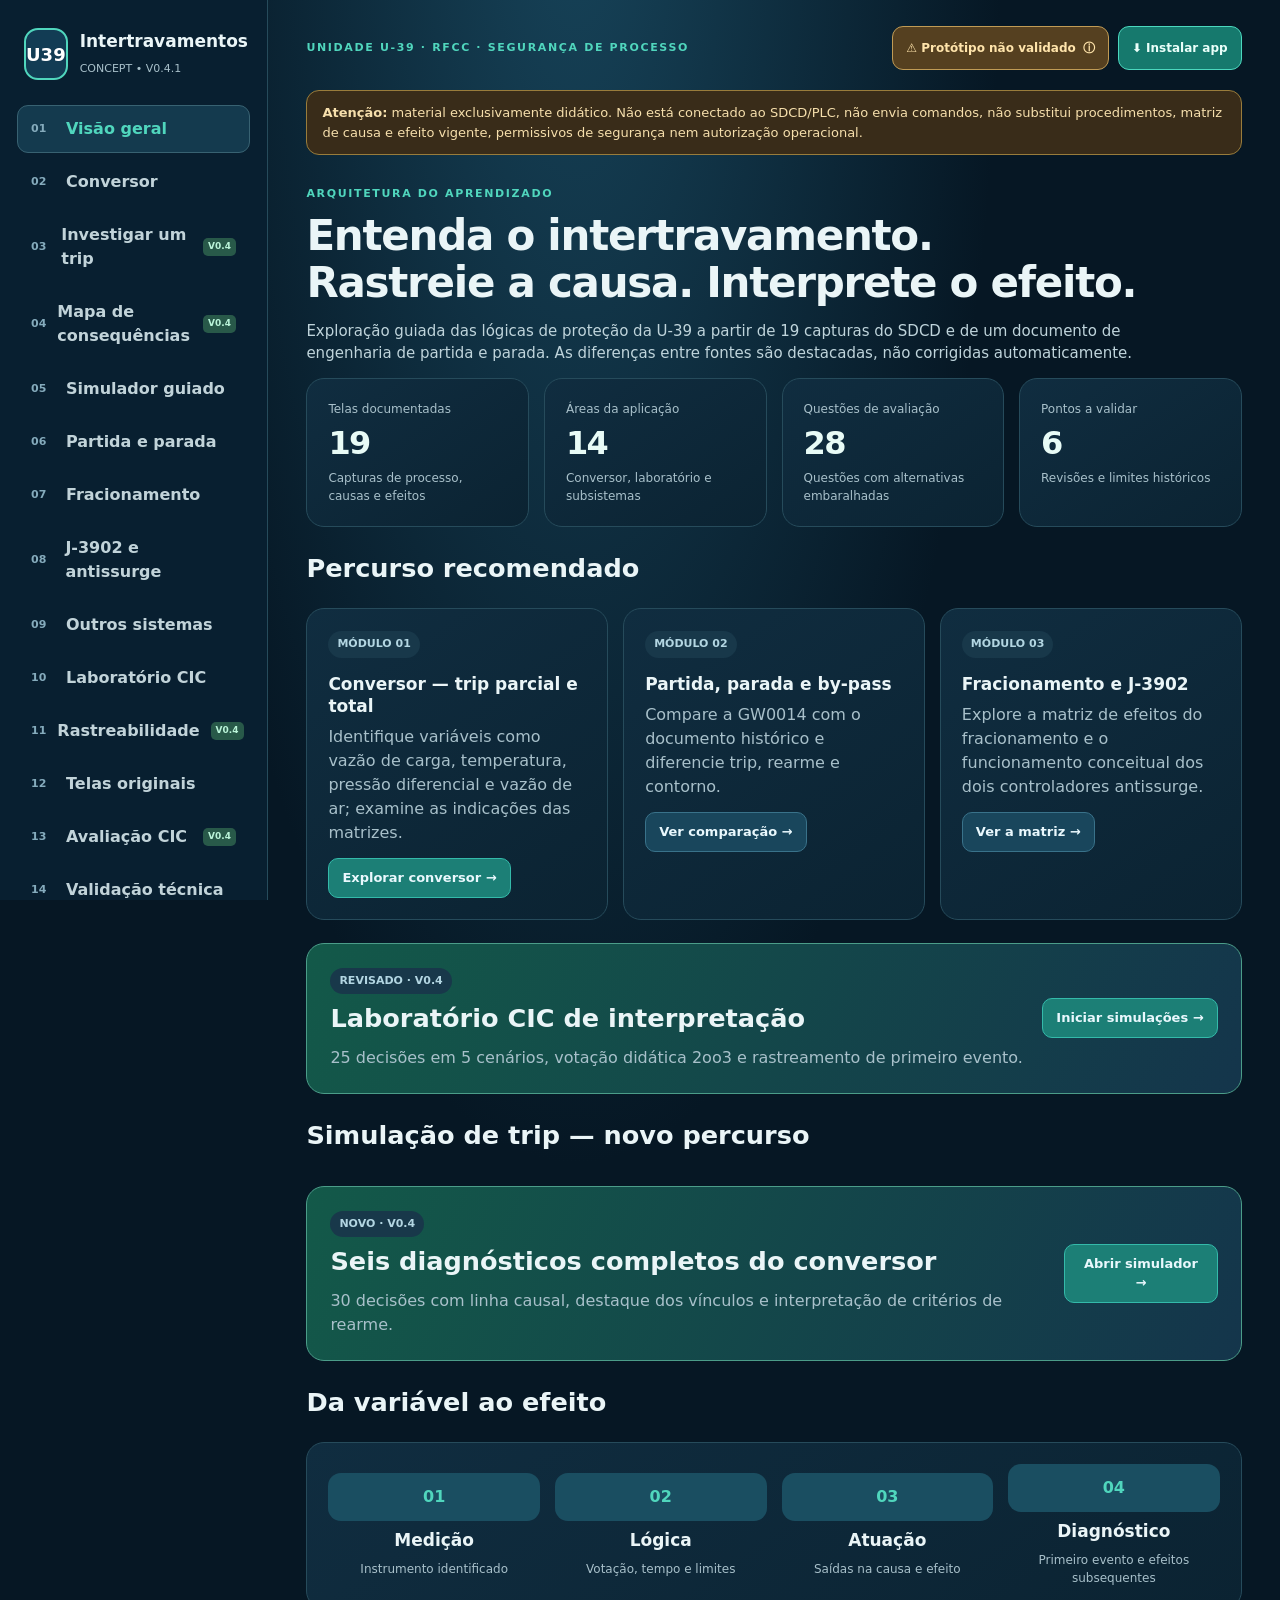
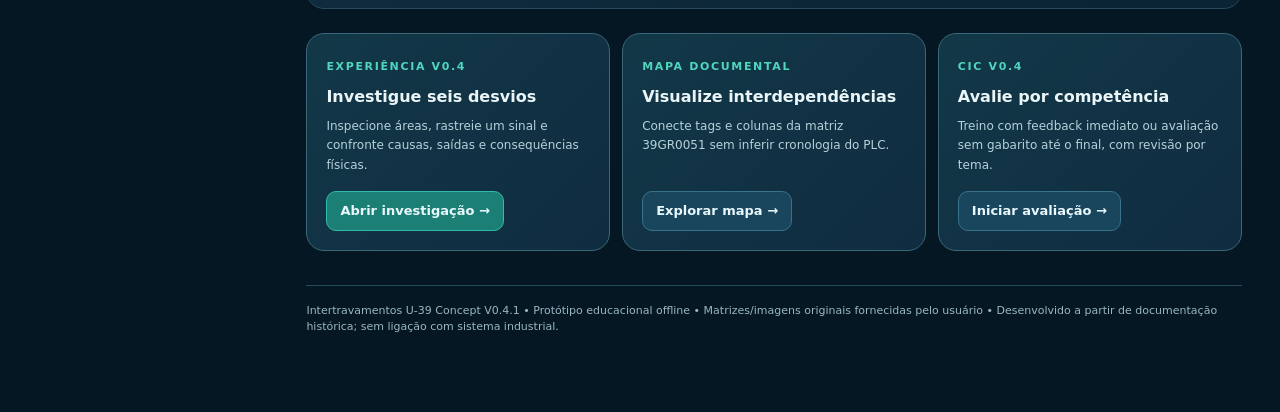
==== index.html @ fbc4fc22 "Add files via upload" ====
<!doctype html>
<html lang="pt-BR"><head>
<meta charset="utf-8"><meta name="viewport" content="width=device-width,initial-scale=1,viewport-fit=cover"><meta name="theme-color" content="#0a273d"><meta name="description" content="Concept educacional de intertravamentos da U-39, com causa e efeito e exercícios. Protótipo não validado.">
<link rel="manifest" href="./manifest.webmanifest"><link rel="icon" type="image/png" sizes="192x192" href="./icons/icon-192.png"><link rel="apple-touch-icon" sizes="152x152" href="./icons/icon-152.png"><meta name="apple-mobile-web-app-capable" content="yes"><meta name="apple-mobile-web-app-status-bar-style" content="black-translucent"><meta name="apple-mobile-web-app-title" content="U39 Concept"><link rel="stylesheet" href="./install-v041.css"><title>U-39 • Intertravamentos Concept V0.4.1</title>
<style>
:root{--bg:#061724;--surface:#0c2333;--surface2:#113043;--line:#264b5b;--ink:#eaf5f7;--muted:#a8c0ca;--teal:#50d6bd;--blue:#71bfe8;--yellow:#f7c661;--red:#fb9394;--chip:#19394a;--shadow:0 12px 44px #00101980;--r:18px}*{box-sizing:border-box}html{scroll-behavior:smooth}body{margin:0;font-family:Inter,"Segoe UI",system-ui,sans-serif;color:var(--ink);background:radial-gradient(ellipse at 45% -150px,#17445a 0,transparent 43%),var(--bg);line-height:1.5}a{color:#9ddfed}button,input{font:inherit}button{cursor:pointer}button:focus-visible,input:focus-visible{outline:3px solid #88ead3;outline-offset:2px}.app{display:grid;grid-template-columns:268px 1fr;min-height:100vh}.sidebar{background:#081f30;border-right:1px solid var(--line);position:sticky;top:0;height:100vh;overflow-y:auto;padding:23px 17px;display:flex;flex-direction:column;gap:20px}.brand{display:flex;align-items:center;gap:12px;padding:5px 7px}.logo{width:52px;height:52px;border-radius:14px;border:2px solid var(--teal);display:grid;place-items:center;font-size:18px;font-weight:900;color:#fff;background:#123c54}.brand strong{font-size:17px;display:block}.brand small{color:var(--muted);font-size:11px}.nav{display:flex;flex-direction:column;gap:5px}.nav button{width:100%;background:transparent;border:1px solid transparent;color:#c1d3d9;text-align:left;border-radius:11px;padding:11px 13px;font-weight:650;display:flex;gap:11px;align-items:center}.nav button:hover{background:#143649}.nav button.active{background:#143a4e;color:var(--teal);border-color:#386272}.nav .num{font-size:11px;color:#85abbc;width:24px}.side-foot{font-size:11px;color:#8faab5;border-top:1px solid var(--line);padding:16px 9px;margin-top:auto}.content{max-width:1640px;width:100%;margin:0 auto;padding:26px clamp(16px,3vw,44px) 76px;min-width:0}.topbar{display:flex;align-items:center;gap:12px;justify-content:space-between;margin-bottom:20px}.kicker{font-weight:750;font-size:11px;letter-spacing:.15em;text-transform:uppercase;color:var(--teal)}h1{font-size:clamp(26px,3.4vw,42px);line-height:1.13;margin:8px 0 13px;letter-spacing:-.03em}h2{font-size:clamp(20px,2vw,27px);line-height:1.2;margin:0 0 12px}h3{font-size:17px;line-height:1.3;margin:0 0 8px}p{margin:0 0 13px}.lead{color:#bfd4db;font-size:15px;max-width:880px}.pill{display:inline-flex;align-items:center;gap:6px;background:#14483f;color:#a8f4dc;padding:5px 9px;border-radius:100px;font-size:11px;font-weight:800;white-space:nowrap}.pill.warn{background:#56401c;color:#f8da99}.pill.neutral{background:#18384a;color:#b3d6e2}.notice{border:1px solid #997c3b;background:#392c19;border-radius:13px;padding:12px 15px;color:#f6dfac;font-size:13px;margin:16px 0 25px}.grid{display:grid;grid-template-columns:repeat(12,minmax(0,1fr));gap:15px}.span3{grid-column:span 3}.span4{grid-column:span 4}.span5{grid-column:span 5}.span6{grid-column:span 6}.span7{grid-column:span 7}.span8{grid-column:span 8}.span12{grid-column:span 12}.card{background:linear-gradient(145deg,#102d40,#0b2332);border:1px solid var(--line);border-radius:var(--r);padding:21px;min-width:0}.card.alt{background:#0b2434}.mini{color:var(--muted);font-size:12px}.stat{font-size:32px;font-weight:850;letter-spacing:-.05em;line-height:1.15;color:#e8fbf6;margin:7px 0}.sechead{display:flex;justify-content:space-between;align-items:start;gap:12px;margin:26px 0 13px;flex-wrap:wrap}.btn,.choice,.chip{background:#19465c;border:1px solid #39728a;color:#e9f8fd;padding:9px 13px;border-radius:10px;font-weight:700;font-size:13px}.btn:hover,.choice:hover,.chip:hover{border-color:var(--teal);background:#1a5262}.btn.primary{background:#1c7f76;border-color:#34baaa}.btn.ghost{background:transparent}.btn.small{font-size:12px;padding:6px 9px}.tabs{display:flex;gap:7px;flex-wrap:wrap}.chip.selected,.choice.selected{background:#1b655c;border-color:#48d6be;color:#eafffa}.muted{color:var(--muted)}.row{display:flex;gap:10px;align-items:center;flex-wrap:wrap}.split{display:grid;grid-template-columns:minmax(0,1.25fr) minmax(280px,.75fr);gap:16px}.figure{background:#071621;border:1px solid #376073;border-radius:13px;overflow:hidden}.figure button{display:block;width:100%;border:0;background:none;padding:0;color:inherit}.figure img{display:block;width:100%;height:auto;object-fit:contain}.figure figcaption{color:#b0c7ce;font-size:12px;padding:9px 12px;border-top:1px solid var(--line)}figure{margin:0}.dot{width:10px;height:10px;border-radius:50%;background:var(--teal);display:inline-block;vertical-align:middle}.detail{border-left:3px solid var(--teal);background:#103446;border-radius:0 10px 10px 0;padding:14px 16px;font-size:13px;color:#d9ecf0}.detail.warn{border-left-color:var(--yellow);background:#362d1e;color:#ffe5b0}.divider{border:0;border-top:1px solid var(--line);margin:17px 0}.callout{display:flex;gap:14px;align-items:flex-start}.bigletter{border-radius:13px;background:#1a4e61;color:var(--teal);font-weight:900;padding:12px 17px}.tablewrap{overflow-x:auto;border-radius:12px;border:1px solid var(--line)}table{border-collapse:collapse;width:100%;font-size:12px;min-width:650px}th,td{padding:12px 13px;text-align:left;border-bottom:1px solid #2a4a58;vertical-align:top}th{background:#173c4f;color:#c9e6eb;white-space:nowrap}tr:nth-child(even) td{background:#102e3f}td{color:#d4e5e9}tr:last-child td{border-bottom:0}.cause-list{display:grid;gap:9px}.cause-list button{text-align:left;background:#0e2c3e;border:1px solid #2d586c;border-radius:12px;padding:13px 15px;color:#d7edf1}.cause-list button:hover,.cause-list button.selected{border-color:#51d7bf;background:#194758}.cause-list button strong{display:block;font-size:13px}.cause-list button small{display:block;color:#b5cad0;margin-top:4px}.effect{padding:12px;border:1px solid #32576b;border-radius:11px;margin:7px 0;font-size:12px;background:#122f40;display:flex;justify-content:space-between;gap:12px;align-items:center}.effect.on{background:#135049;border-color:#43c6aa}.effect .status{font-size:10px;white-space:nowrap;color:#b1eccc;font-weight:700}.gallery{display:grid;grid-template-columns:repeat(3,minmax(0,1fr));gap:15px}.gal-item{padding:0;overflow:hidden}.gal-item button{display:block;width:100%;border:0;background:none;color:inherit;text-align:left}.gal-item img{display:block;width:100%;aspect-ratio:1.48;object-fit:contain;background:#06121e}.gal-item .copy{padding:11px 13px 15px}.gal-item .copy strong{display:block;font-size:12px;line-height:1.35}.gal-item small{font-size:11px;color:#b4ccd3}input[type=search]{color:var(--ink);background:#102c3d;border:1px solid #396172;padding:12px 15px;width:min(100%,430px);border-radius:12px}.hidden{display:none!important}.quiz-options{display:grid;gap:9px;margin:15px 0}.choice{text-align:left;padding:12px 14px;font-weight:600;background:#112e40}.choice.selected{background:#19564c}.choice.correct{background:#1b5c4c;border-color:#59d29e}.choice.incorrect{background:#5d2d38;border-color:#e9929d}.quiz-answer{background:#143a42;border-left:3px solid var(--teal);padding:13px;border-radius:0 10px 10px 0;margin:14px 0;font-size:13px}.progressbar{height:7px;background:#1a4253;overflow:hidden;border-radius:100px;margin:14px 0 20px}.progressbar>span{height:100%;display:block;background:#54d5bb;transition:width .2s}.screen{display:none}.screen.active{display:block}.tiny{font-size:11px;color:#a8c0ca}.footer{margin-top:34px;color:#99b7c0;font-size:11px;border-top:1px solid var(--line);padding-top:17px}.modal{position:fixed;inset:0;background:#000d;z-index:100;display:none;align-items:center;justify-content:center;padding:14px}.modal.open{display:flex}.modal-inner{max-width:min(98vw,1500px);max-height:95vh;display:flex;flex-direction:column;gap:9px;min-width:0}.modal-bar{display:flex;justify-content:space-between;gap:15px;align-items:center;color:white;font-size:13px;background:#0d3444;padding:7px 12px;border-radius:11px}.modal img{display:block;object-fit:contain;max-width:100%;max-height:calc(95vh - 66px);background:#112733;align-self:center;border:1px solid #4e6876}.hamb{display:none}.sourcebox{background:#193649;padding:12px 15px;border-radius:10px;font-size:12px;color:#c9dce1;border:1px solid #345a6b}.image-multi{display:grid;grid-template-columns:repeat(2,minmax(0,1fr));gap:14px}.step{border-left:2px solid #438b8c;padding:0 0 20px 18px;margin-left:8px;position:relative}.step:before{content:'';position:absolute;left:-7px;top:0;background:#56d6bd;border:2px solid #0b2434;border-radius:100%;width:10px;height:10px}.step:last-child{border-left-color:transparent;padding-bottom:0}.step strong{display:block;margin-bottom:5px}img{max-width:100%}@media(max-width:1080px){.span3{grid-column:span 6}.span4{grid-column:span 6}.gallery{grid-template-columns:repeat(2,minmax(0,1fr))}}@media(max-width:780px){.app{display:block}.sidebar{position:fixed;z-index:60;left:0;top:0;bottom:0;width:min(82vw,290px);transform:translateX(-110%);transition:transform .25s;box-shadow:var(--shadow)}.sidebar.open{transform:none}.hamb{display:block}.content{padding:16px 14px 50px}.split{grid-template-columns:1fr}.span3,.span4,.span5,.span6,.span7,.span8{grid-column:span 12}.image-multi{grid-template-columns:1fr}.card{padding:16px}.gallery{grid-template-columns:repeat(2,minmax(0,1fr));gap:10px}.gal-item .copy{padding:9px}.topbar{margin-bottom:13px}h1{font-size:27px}table{font-size:11px}.stat{font-size:27px}}@media(max-width:440px){.gallery{grid-template-columns:1fr}.nav button{padding:10px}.topbar .pill{white-space:normal;text-align:right}.sechead{margin-top:23px}}

/* V0.2 — aplicações didáticas e acessibilidade */
.nav-new{margin-left:auto;font-size:9px;border-radius:5px;padding:2px 5px;background:#285949;color:#baf4d9}.lab-feature{margin-top:23px;display:flex;align-items:center;justify-content:space-between;gap:18px;padding:23px;background:linear-gradient(115deg,#135949,#14354b);border:1px solid #4b9d89;border-radius:var(--r)}.lab-feature h2{margin-top:9px}.lab-feature p{margin:0}.output-grid{display:grid;grid-template-columns:repeat(3,minmax(0,1fr));gap:8px}.output-pill{background:#122b3b;border:1px solid #3c5e6d;border-radius:9px;padding:9px 10px;font-size:11px;display:flex;flex-direction:column;gap:3px;min-width:0}.output-pill.active{background:#18564b;border-color:#4bcaad}.output-pill em{font-style:normal;color:#b5ced1;font-size:10px}.phase-detail{margin-top:17px;background:#0e3041;padding:17px;border:1px solid #365f70;border-radius:13px;min-height:130px}.phase-detail p:last-child{margin-bottom:0}.phase-detail ul{margin:9px 0 0;padding-left:20px}.phase-detail li{margin-bottom:8px}.vote-group{display:grid;grid-template-columns:repeat(3,minmax(0,1fr));gap:10px;margin:21px 0}.vote{border-radius:12px;background:#143d4c;border:1px solid #507487;padding:15px 7px;font-size:13px;font-weight:750;color:#cee0e7}.vote[aria-pressed="true"]{background:#6f3d2e;color:#fff0d8;border-color:#ecaa80}.vote-result{padding:13px 15px;border-left:4px solid #51d0b8;background:#163c45;border-radius:0 9px 9px 0;font-size:13px}.vote-result.trip{border-left-color:#fab869;background:#493222}.lab-grid{display:grid;grid-template-columns:repeat(5,minmax(0,1fr));gap:11px;margin-bottom:19px}.lab-card{background:#0e3041;border:1px solid #3b6577;padding:15px;border-radius:13px;color:#dbeef2;text-align:left;min-width:0}.lab-card:hover,.lab-card.selected{border-color:#55cbb4;background:#175249}.lab-card small{font-size:10px;color:#a9c5cd;display:block;margin-top:8px}.lab-card strong{font-size:13px;display:block;line-height:1.3}.lab-card .lab-icon{display:block;font-size:21px;margin-bottom:10px}.lab-workspace{margin-top:20px}.lab-workspace .sourcebox{margin:12px 0}.lab-workspace h2{margin-top:16px}.evidence-tags{display:flex;gap:7px;flex-wrap:wrap;margin-top:7px}.evidence-tags button{font-size:11px}.caption-bar{display:flex;justify-content:space-between;align-items:center;gap:12px}.learn-note{border-radius:12px;padding:12px;background:#0d3141;border:1px solid #3f6576;font-size:12px;color:#c5dce1}.toast-saved{color:#b4f3e3}
@media(max-width:780px){.topbar{position:sticky;top:0;z-index:32;background:#092334f0;border:1px solid #204757;padding:8px 10px;border-radius:12px;backdrop-filter:blur(12px)}.sidebar.open{z-index:65}}
/* Modal com zoom para leitura de tags em mobile */
#lightbox .modal-inner{width:min(98vw,1560px);height:min(94dvh,940px);max-height:none}#lightbox .modal-bar{flex:0 0 auto}#lightbox .image-stage{flex:1;min-height:0;overflow:auto;display:block;background:#071621;border:1px solid #426174;border-radius:10px;touch-action:pan-x pan-y}#lightbox .image-stage img{max-width:none;max-height:none;width:100%;height:auto;display:block;margin:0;object-fit:initial;align-self:auto;border:0;transform:none}#lightbox .zoom-controls{display:flex;align-items:center;gap:5px;margin-left:auto}#lightbox .zoom-controls button{background:#19465c;border:1px solid #47738a;color:white;border-radius:7px;min-width:32px;height:30px;cursor:pointer}#lightbox .zoom-controls button:hover{background:#2b6578}#lightbox .zoom-value{min-width:39px;text-align:center;font-size:11px;color:#bce5e6}
@media(max-width:1180px){.lab-grid{grid-template-columns:repeat(3,minmax(0,1fr))}}@media(max-width:840px){.output-grid{grid-template-columns:repeat(2,minmax(0,1fr))}.lab-grid{grid-template-columns:repeat(2,minmax(0,1fr))}}@media(max-width:580px){.lab-feature{align-items:stretch;flex-direction:column;padding:16px}.lab-feature .btn{align-self:flex-start}.vote{font-size:12px;padding:12px 4px}.lab-grid{grid-template-columns:1fr 1fr}.output-grid{grid-template-columns:1fr 1fr}.lab-card{padding:11px}.lab-card .lab-icon{margin-bottom:4px}#lightbox .modal-inner{height:93dvh;width:99vw}#lightbox .modal-bar{font-size:11px;flex-wrap:wrap}#lightbox .zoom-controls{margin-left:0}#lightbox .image-stage img{width:100%}}@media(max-width:365px){.output-grid{grid-template-columns:1fr}.lab-grid{grid-template-columns:1fr}.vote-group{gap:5px}}
@media(prefers-reduced-motion:reduce){html{scroll-behavior:auto}*,*:before,*:after{transition-duration:.01ms!important;animation-duration:.01ms!important}}

/* V0.4 · Fluxo guiado do conversor, responsivo e sem controles reais de SDCD */
.sim-scenarios{display:grid;grid-template-columns:repeat(3,minmax(0,1fr));gap:11px;margin:14px 0 19px}
.sim-case{display:flex;align-items:center;gap:11px;background:#112c3d;border:1px solid #31556b;border-radius:13px;color:#eaf7f9;text-align:left;padding:13px;min-width:0;min-height:77px}
.sim-case strong{display:block;font-size:13px;line-height:1.28}.sim-case small{display:block;color:#a9c5cd;line-height:1.3;font-size:11px;margin-top:4px}
.sim-case:hover,.sim-case.selected{border-color:#54cdbb;background:#164b4d}.sim-case-icon{display:grid;place-items:center;flex:0 0 33px;height:33px;border-radius:10px;background:#27566a;font-weight:850;color:#b7eeeb}
.sim-workspace{padding:clamp(16px,2.3vw,25px)}.sim-timeline{display:grid;grid-template-columns:repeat(5,minmax(0,1fr));gap:5px;margin:17px 0}.sim-step{background:#0a2636;border:1px solid #28495b;border-radius:10px;padding:10px 8px;display:flex;align-items:center;gap:7px;min-width:0}
.sim-step span{font-weight:850;background:#1c4355;min-width:22px;height:22px;display:grid;place-items:center;border-radius:100%;font-size:11px}.sim-step strong{font-size:11px;line-height:1.3;font-weight:700}.sim-step.here{background:#1a544e;border-color:#60d5ba}.sim-step.done{border-color:#407466}
.sim-flow{display:flex;align-items:center;gap:6px;background:#081e2c;border:1px solid #335364;border-radius:11px;padding:12px 8px;margin:15px 0;overflow-x:auto}.sim-node{display:flex;align-items:center;gap:7px;padding:10px 9px;border-radius:9px;border:1px solid #35556a;flex:1;min-width:120px;color:#a4bfca;font-size:11px;font-weight:650}.sim-node-n{flex-shrink:0;width:22px;height:22px;display:grid;place-items:center;background:#28506b;border-radius:7px;color:white;font-size:11px}.sim-node.focus{border-color:#5ce1c2;background:#164d4b;color:#eafff8}.sim-node.prior{border-color:#408578;color:#c1e4da}.sim-link{color:#85bbb8}
.sim-question{margin:20px 0}.sim-actions{margin-top:21px;justify-content:space-between}.sim-reference{background:none;border:0;color:#a0e9e2;padding:2px;font-weight:750;text-decoration:underline;text-underline-offset:2px;cursor:pointer}.sim-summary{display:grid;grid-template-columns:repeat(2,minmax(0,1fr));gap:10px;margin:15px 0}.sim-summary article{border:1px solid #315569;background:#102c3d;border-radius:10px;padding:13px;font-size:13px}.sim-summary p{margin:6px 0 0;color:#b5cbd2}.sim-blank{margin-top:15px}
@media(max-width:1100px){.sim-scenarios{grid-template-columns:repeat(2,minmax(0,1fr))}.sim-step{display:block;text-align:center}.sim-step span{margin:0 auto 5px}}
@media(max-width:680px){.sim-scenarios{grid-template-columns:1fr 1fr}.sim-case{padding:10px;min-height:82px}.sim-case-icon{min-width:29px;flex-basis:29px}.sim-step{padding:7px 2px}.sim-step strong{font-size:9px}.sim-node{min-width:110px}.sim-summary{grid-template-columns:1fr}.sim-actions .btn{font-size:12px}}
@media(max-width:410px){.sim-scenarios{grid-template-columns:1fr}.sim-step strong{font-size:8px}.sim-timeline{gap:3px}.sim-step span{width:19px;height:19px;font-size:10px}}

</style><link rel="stylesheet" href="./v04.css"></head><body>
<div class="app"><aside id="sidebar" class="sidebar"><div class="brand"><div class="logo">U39</div><div><strong>Intertravamentos</strong><small>CONCEPT • V0.4.1</small></div></div><div class="nav" id="nav"><button class="active" data-page="inicio"><span class="num">01</span> Visão geral</button><button data-page="conversor"><span class="num">02</span> Conversor</button><button data-page="investigacao"><span class="num">03</span> Investigar um trip <span class="nav-new">V0.4</span></button><button data-page="mapa"><span class="num">04</span> Mapa de consequências <span class="nav-new">V0.4</span></button><button data-page="simulador"><span class="num">05</span> Simulador guiado</button><button data-page="bypass"><span class="num">06</span> Partida e parada</button><button data-page="fracionamento"><span class="num">07</span> Fracionamento</button><button data-page="j3902"><span class="num">08</span> J-3902 e antissurge</button><button data-page="sistemas"><span class="num">09</span> Outros sistemas</button><button data-page="laboratorio"><span class="num">10</span> Laboratório CIC</button><button data-page="rastreio"><span class="num">11</span> Rastreabilidade <span class="nav-new">V0.4</span></button><button data-page="galeria"><span class="num">12</span> Telas originais</button><button data-page="quiz"><span class="num">13</span> Avaliação CIC <span class="nav-new">V0.4</span></button><button data-page="validacao"><span class="num">14</span> Validação técnica</button></div><div class="side-foot">Treinamento baseado em documento histórico e capturas fornecidas pelo usuário.<br>Não representa a configuração validada da planta.</div></aside>
<main class="content"><header class="topbar"><div class="row"><button class="btn ghost hamb" id="menuBtn" aria-label="Abrir menu">☰ Menu</button><div class="kicker">UNIDADE U-39 · RFCC · SEGURANÇA DE PROCESSO</div></div><div class="u39-topbar-actions"><button type="button" class="u39-validation-button" id="u39ValidationBtn" aria-haspopup="dialog" aria-controls="u39ValidationDialog">⚠ Protótipo não validado <span aria-hidden="true">ⓘ</span></button><button type="button" class="u39-install-button" id="u39InstallBtn" aria-haspopup="dialog" aria-controls="u39InstallDialog">⬇ Instalar app</button></div></header>
<div class="notice"><strong>Atenção:</strong> material exclusivamente didático. Não está conectado ao SDCD/PLC, não envia comandos, não substitui procedimentos, matriz de causa e efeito vigente, permissivos de segurança nem autorização operacional.</div>
<section id="page-inicio" class="screen active"><span class="kicker">Arquitetura do aprendizado</span><h1>Entenda o intertravamento.<br>Rastreie a causa. Interprete o efeito.</h1><p class="lead">Exploração guiada das lógicas de proteção da U-39 a partir de 19 capturas do SDCD e de um documento de engenharia de partida e parada. As diferenças entre fontes são destacadas, não corrigidas automaticamente.</p>
<div class="grid"><div class="card span3"><div class="mini">Telas documentadas</div><div class="stat">19</div><div class="mini">Capturas de processo, causas e efeitos</div></div><div class="card span3"><div class="mini">Áreas da aplicação</div><div class="stat">14</div><div class="mini">Conversor, laboratório e subsistemas</div></div><div class="card span3"><div class="mini">Questões de avaliação</div><div class="stat" id="qStat">28</div><div class="mini">Questões com alternativas embaralhadas</div></div><div class="card span3"><div class="mini">Pontos a validar</div><div class="stat">6</div><div class="mini">Revisões e limites históricos</div></div></div>
<div class="sechead"><h2>Percurso recomendado</h2></div><div class="grid"><div class="card span4"><div class="pill neutral">MÓDULO 01</div><h3 style="margin-top:15px">Conversor — trip parcial e total</h3><p class="muted">Identifique variáveis como vazão de carga, temperatura, pressão diferencial e vazão de ar; examine as indicações das matrizes.</p><button class="btn primary" data-goto="conversor">Explorar conversor →</button></div><div class="card span4"><div class="pill neutral">MÓDULO 02</div><h3 style="margin-top:15px">Partida, parada e by-pass</h3><p class="muted">Compare a GW0014 com o documento histórico e diferencie trip, rearme e contorno.</p><button class="btn" data-goto="bypass">Ver comparação →</button></div><div class="card span4"><div class="pill neutral">MÓDULO 03</div><h3 style="margin-top:15px">Fracionamento e J-3902</h3><p class="muted">Explore a matriz de efeitos do fracionamento e o funcionamento conceitual dos dois controladores antissurge.</p><button class="btn" data-goto="fracionamento">Ver a matriz →</button></div></div>
<div class="lab-feature"><div><span class="pill neutral">REVISADO · V0.4</span><h2>Laboratório CIC de interpretação</h2><p class="muted">25 decisões em 5 cenários, votação didática 2oo3 e rastreamento de primeiro evento.</p></div><button class="btn primary" data-goto="laboratorio">Iniciar simulações →</button></div><div class="sechead"><h2>Simulação de trip — novo percurso</h2></div><div class="lab-feature"><div><span class="pill neutral">NOVO · V0.4</span><h2>Seis diagnósticos completos do conversor</h2><p class="muted">30 decisões com linha causal, destaque dos vínculos e interpretação de critérios de rearme.</p></div><button class="btn primary" data-goto="simulador">Abrir simulador →</button></div><div class="sechead"><h2>Da variável ao efeito</h2></div><div class="card"><div class="grid" style="text-align:center;align-items:center"><div class="span3"><div class="bigletter">01</div><h3 style="margin-top:8px">Medição</h3><div class="mini">Instrumento identificado</div></div><div class="span3"><div class="bigletter">02</div><h3 style="margin-top:8px">Lógica</h3><div class="mini">Votação, tempo e limites</div></div><div class="span3"><div class="bigletter">03</div><h3 style="margin-top:8px">Atuação</h3><div class="mini">Saídas na causa e efeito</div></div><div class="span3"><div class="bigletter">04</div><h3 style="margin-top:8px">Diagnóstico</h3><div class="mini">Primeiro evento e efeitos subsequentes</div></div></div></div><div class="v04-feature-links"><div class="card"><span class="kicker">EXPERIÊNCIA V0.4</span><h3>Investigue seis desvios</h3><p>Inspecione áreas, rastreie um sinal e confronte causas, saídas e consequências físicas.</p><button type="button" class="btn primary" data-goto="investigacao">Abrir investigação →</button></div><div class="card"><span class="kicker">MAPA DOCUMENTAL</span><h3>Visualize interdependências</h3><p>Conecte tags e colunas da matriz 39GR0051 sem inferir cronologia do PLC.</p><button type="button" class="btn" data-goto="mapa">Explorar mapa →</button></div><div class="card"><span class="kicker">CIC V0.4</span><h3>Avalie por competência</h3><p>Treino com feedback imediato ou avaliação sem gabarito até o final, com revisão por tema.</p><button type="button" class="btn" data-goto="quiz">Iniciar avaliação →</button></div></div></section>
<section id="page-conversor" class="screen"><span class="kicker">MÓDULO 01 · CONVERSOR</span><h1>Intertravamentos do conversor</h1><p class="lead">Selecione uma condição documentada para estudar sua interpretação. Os efeitos indicados são descrições didáticas da matriz — não uma execução real de lógica de PLC.</p>
<div class="split"><div class="card"><h2>Causas documentadas</h2><div class="cause-list" id="converterCauses"></div></div><div class="card"><span class="pill neutral" id="convClass">SELECIONE UMA CAUSA</span><h2 style="margin-top:12px" id="convTitle">Condição de proteção</h2><p id="convDesc" class="muted">Ao selecionar um item, são exibidos a variável, o critério visto na tela e a relação com o processo.</p><div class="detail" id="convNote">O material diferencia linhas classificadas como trip parcial e trip total. Algumas linhas mostram efeitos em várias colunas; consulte a matriz de referência para a leitura completa.</div><div style="margin-top:18px"><button class="btn small" data-img="39GR0051_M.Intertravamento conversor.png">Abrir matriz original ↗</button></div></div></div>

<div class="sechead"><h2>Da causa às saídas da matriz</h2><span class="pill neutral">39GR0051 · leitura do registro</span></div>
<div class="card"><p class="mini">Ao selecionar uma causa, as marcações das colunas correspondentes são destacadas abaixo. É uma transcrição visual dos pontos da captura, <strong>não uma sequência temporal, confirmação de atuação ou reprodução do PLC.</strong></p>
<div class="row" id="convLinkSummary" style="margin:13px 0" aria-live="polite"></div><div id="convOutputs" class="output-grid"></div>
<p class="tiny" style="margin-top:12px">A coluna «1º evento» indica associação à sinalização de evento; os demais nomes são etiquetas de saídas da matriz. Consulte a imagem ampliada para a descrição integral e para as marcas vermelhas.</p></div>
<div class="sechead"><h2>Conexão com o processo</h2></div><div class="image-multi"><figure class="figure"><button data-img="39GR0009_M(1).png"><img loading="lazy" src="./assets/39GR0009_M(1).png" alt="Tela do conversor do SDCD"/></button><figcaption>39GR0009 — Conversor Controle 1 • ampliar imagem</figcaption></figure><figure class="figure"><button data-img="39GR0008_M(1).png"><img loading="lazy" src="./assets/39GR0008_M(1).png" alt="Tela dos dispersores do SDCD"/></button><figcaption>39GR0008 — Dispersores • ampliar imagem</figcaption></figure></div><div class="notice">A captura do SDCD é um registro de estado, não comprova qual versão da lógica está hoje carregada no PLC.</div><div class="v04-physics card"><span class="kicker">APROFUNDAMENTO V0.4 · FENÔMENOS DO RFCC</span><h2>Por que as proteções existem?</h2><p class="muted">Explicações físicas gerais para compreender a relação entre variável, operação e risco. As telas comprovam a <strong>associação da proteção</strong>; não apresentam justificativas completas de projeto.</p><div class="v04-physics-list"><details><summary><strong>Baixa vazão de carga</strong><small>FSLL-39005/39006</small></summary><div><p><b>Fenômeno físico:</b> Reduzir a alimentação modifica a distribuição de óleo e a relação efetiva catalisador/óleo no riser. A temperatura e o contato entre fases podem se alterar conforme as demais correntes e a circulação.</p><p><b>Limite de interpretação:</b> A consequência não é automaticamente uma variação única de temperatura; depende de carga, vapor, catalisador e estado de operação.</p><span class="v04-badge physics">FUNDAMENTO DIDÁTICO</span> <small>39GR0051 + 39GR0008 · interpretação física complementar</small></div></details><details><summary><strong>Temperatura baixa de reação</strong><small>TSL-39010</small></summary><div><p><b>Fenômeno físico:</b> A temperatura influencia a vaporização da carga e a cinética das reações catalíticas. Temperaturas insuficientes podem reduzir a severidade e alterar a conversão e a distribuição de produtos.</p><p><b>Limite de interpretação:</b> Baixa temperatura é a variável protegida, não a comprovação da causa raiz: carga, calor transportado pelo catalisador e outras condições devem ser avaliadas conjuntamente.</p><span class="v04-badge physics">FUNDAMENTO DIDÁTICO</span> <small>39GR0051 + 39GR0009 · interpretação física complementar</small></div></details><details><summary><strong>Perda de vapor de dispersão</strong><small>FALL/FSLL-39044</small></summary><div><p><b>Fenômeno físico:</b> O vapor participa da dispersão do óleo na entrada do riser. Mudanças de dispersão podem modificar tamanho/distribuição das gotas, contato local com o catalisador e uniformidade de vaporização.</p><p><b>Limite de interpretação:</b> A captura não quantifica atomização, distribuição térmica, formação de coque ou cronologia dos efeitos. Não confundir vapor de dispersão com vapor de emergência.</p><span class="v04-badge physics">FUNDAMENTO DIDÁTICO</span> <small>39GR0008 + 39GW0014 · interpretação física complementar</small></div></details><details><summary><strong>Baixa vazão de ar</strong><small>FSLL-39003</small></summary><div><p><b>Fenômeno físico:</b> O ar fornece oxigênio necessário à combustão de coque na regeneração. Alterar esse suprimento modifica a disponibilidade de oxidante, a liberação de calor e potencialmente o estado térmico do catalisador regenerado.</p><p><b>Limite de interpretação:</b> Não é possível deduzir teor de CO/CO₂, temperatura final ou tempo até consequência com uma captura estática.</p><span class="v04-badge physics">FUNDAMENTO DIDÁTICO</span> <small>39GR0009 + 39GR0051 · interpretação física complementar</small></div></details><details><summary><strong>Baixa pressão diferencial</strong><small>PDSLL-39018/39022</small></summary><div><p><b>Fenômeno físico:</b> A diferença de pressão entre vasos e trechos de transporte contribui para a movimentação das partículas de catalisador. A redução da força motriz pode afetar a estabilidade da circulação em cada circuito.</p><p><b>Limite de interpretação:</b> Uma leitura de diferencial baixo não demonstra por si só reversão de fluxo; seriam necessários limites, posições de válvulas e balanço de pressão aprovados.</p><span class="v04-badge physics">FUNDAMENTO DIDÁTICO</span> <small>39GR0009 + 39GW0014 · interpretação física complementar</small></div></details><details><summary><strong>Trip do soprador</strong><small>XSJ3901 / J-3901</small></summary><div><p><b>Fenômeno físico:</b> O J-3901 está ligado ao fornecimento de ar de regeneração. Uma indisponibilidade da máquina exige correlacionar o registro de trip próprio e a entrada de proteção transmitida ao conversor.</p><p><b>Limite de interpretação:</b> O primeiro evento da máquina não necessariamente é o primeiro evento do conversor. As matrizes isoladas não identificam a ordem cronológica completa.</p><span class="v04-badge physics">FUNDAMENTO DIDÁTICO</span> <small>39GR0052 + 39GR0051 + 39GR0068 · interpretação física complementar</small></div></details></div><div class="v04-actions"><button class="btn primary" data-goto="investigacao">Investigar em um cenário →</button><button class="btn" data-goto="rastreio">Conferir fontes e pendências</button></div></div></section>

<section id="page-investigacao" class="screen">
 <span class="kicker">MÓDULO PRÁTICO V0.4 · INVESTIGAÇÃO CAUSAL</span>
 <h1>Investigue um trip na unidade</h1>
 <p class="lead">Em vez de responder somente a perguntas, investigue sinais e conecte <strong>instrumento → entrada da matriz → saídas assinaladas → repercussão física</strong>. Os estados abaixo são hipóteses educacionais, não uma reprodução do PLC.</p>
 <div class="v04-alert"><strong>Ambiente isolado:</strong> não há botões de operação, by-pass, reset ou envio de comandos. A ordem das etapas é didática; não representa a ordem temporal de atuação de saídas reais.</div>
 <div id="v04CasePicker" class="v04-case-grid" aria-label="Selecionar situação simulada"></div>
 <div id="v04InvestigWorkspace" class="card v04-invest-work hidden" aria-live="polite"></div>
</section>
<section id="page-mapa" class="screen">
 <span class="kicker">MÓDULO VISUAL V0.4 · INTERDEPENDÊNCIAS</span>
 <h1>Mapa de causa, efeito e consequências</h1>
 <p class="lead">Selecione uma causa e examine as saídas destacadas na matriz 39GR0051. Clique em uma área para abrir a explicação; o desenho não representa uma sequência de acionamento.</p>
 <div class="v04-alert"><strong>Leitura técnica:</strong> a presença de marcações na matriz comprova um vínculo documental, não execução, temporização, sucesso de atuação nem a situação atual da unidade.</div>
 <div class="v04-map-controls"><label for="v04MapCause">Causa investigada</label><select id="v04MapCause"></select><button class="btn small" type="button" data-img="39GR0051_M.Intertravamento conversor.png">Conferir matriz ↗</button></div>
 <div id="v04MapCanvas" class="v04-mapboard"></div>
 <div id="v04MapDetail" class="card v04-mapdetail hidden" aria-live="polite"></div>
</section>
<section id="page-simulador" class="screen">
<span class="kicker">MÓDULO AVANÇADO · DIAGNÓSTICO SEQUENCIAL</span><h1>Simulador de trips do conversor</h1>
<p class="lead">Seis cenários hipotéticos para relacionar <strong>causa inicial → condição da lógica → saídas da matriz → repercussões no processo → critérios de rearme</strong>. Faça cinco decisões interpretativas por cenário.</p>
<div class="notice">Simulação de leitura técnica: as telas não registram estes eventos como ocorridos. O encadeamento é pedagógico, <strong>não é cronologia de PLC</strong>, não reproduz temporizadores reais e não ensina manobras de partida, parada ou reset.</div>
<div class="sechead"><h2>Escolha a condição a analisar</h2><span class="pill neutral">6 cenários · 30 decisões</span></div>
<div class="sim-scenarios" id="simCaseButtons"></div>
<div class="card sim-blank" id="simIntro"><h2>Da falha à interpretação</h2><p class="muted">Selecione um cenário. Cada etapa libera uma explicação física e documental após sua decisão. Você poderá consultar as telas originais sem sair do exercício.</p><div class="row"><span class="pill neutral">Causa</span> → <span class="pill neutral">Lógica</span> → <span class="pill neutral">Efeitos</span> → <span class="pill neutral">Processo</span> → <span class="pill neutral">Rearme</span></div></div>
<div class="card sim-workspace hidden" id="simWorkspace">
 <div class="row" style="justify-content:space-between;align-items:center"><span class="pill neutral" id="simTag"></span><span id="simClass" class="pill"></span></div>
 <h2 id="simHeading" style="margin-top:14px"></h2><p class="muted" id="simPremise"></p>
 <div class="row" style="justify-content:space-between"><span class="pill neutral" id="simCounter">Fase 1/5</span><span class="pill neutral" id="simScore">0 acertos</span></div>
 <div class="progressbar"><span id="simProgressFill" style="width:20%"></span></div>
 <div class="sim-timeline" id="simTimeline" role="list" aria-label="Etapas interpretativas"></div>
 <div class="sim-flow" id="simNodes" aria-label="Encadeamento ilustrativo"></div>
 <div class="sourcebox" id="simEvidence"></div>
 <div class="sim-question"><span class="kicker" id="simStageTitle">Causa inicial</span><h3 id="simQuestion" style="margin:9px 0 15px"></h3><div id="simOptions" class="quiz-options"></div></div>
 <div id="simFeedback" class="quiz-answer hidden" aria-live="polite"></div><div id="simLearning" class="detail hidden" aria-live="polite"></div>
 <div class="row sim-actions"><button type="button" id="simCancel" class="btn ghost">← Outro cenário</button><button type="button" id="simNext" class="btn primary" disabled>Continuar encadeamento →</button></div>
</div></section>
<section id="page-bypass" class="screen"><span class="kicker">MÓDULO 02 · PROTEÇÃO E TRANSIÇÕES</span><h1>By-pass de partida e parada</h1><p class="lead">Comparação entre o descritivo histórico e a tela 39GW0014. Não confunda condição de trip, critério de rearme e condição de reset automático do by-pass.</p><div class="split"><figure class="figure"><button data-img="39GW0014_M.png"><img loading="lazy" src="./assets/39GW0014_M.png" alt="Lógica de by-pass do SDCD, tela 39GW0014"/></button><figcaption>39GW0014 — clique para ampliar e estudar os critérios</figcaption></figure><div class="card"><h2>O que é cada função?</h2><div class="detail"><strong>Trip:</strong> condição de proteção associada à lógica de intertravamento, conforme sua configuração.</div><div class="detail" style="margin-top:10px"><strong>Rearme:</strong> condição mostrada na tela para permitir restabelecimento da função afetada, sujeita aos permissivos aplicáveis.</div><div class="detail" style="margin-top:10px"><strong>By-pass:</strong> contorno temporário de determinada função instrumentada, segundo as condições e autorizações vigentes.</div><p class="mini" style="margin-top:14px">Sem comandos de by-pass simulados neste protótipo: o objetivo é compreensão da lógica e comparação das referências.</p></div></div>
<div class="sechead"><h2>Comparador técnico de referências</h2></div><div class="tablewrap"><table><thead><tr><th>Variável</th><th>Documento histórico</th><th>Tela do SDCD</th><th>Avaliação</th></tr></thead><tbody><tr><td>FSLL-39005/006<br><span class="mini">Carga</span></td><td>1637 m³/d por 30 s para reset de by-pass</td><td>Acima de 3000 m³/d por mais de 30 s, no campo rearme</td><td>Funções distintas; não presumir contradição de PLC</td></tr><tr><td>FSLL-39044<br><span class="mini">Dispersão</span></td><td>Abaixo de 550 t/d por 300 s para condição de contorno, acima de 50 t/d por 30 s para reset</td><td>Trip abaixo de 75 t/d por mais de 300 s; rearme acima de 75 t/d por mais de 300 s</td><td>Critérios e propósito diferentes; verificar revisão</td></tr><tr><td>PDSLL-39018/022<br><span class="mini">Catalisador</span></td><td>Acima de 200 gf/cm² por mais de 30 s no reset histórico</td><td>Trip indicado como “20 g e 5 seg”</td><td>Não converter unidades nem equiparar limites sem engenharia</td></tr><tr><td>LSLL-39005<br><span class="mini">Catalisador</span></td><td>Abaixo de 40%; reset acima de 50% por mais de 30 s</td><td>Indicação “trip desabilitado”; nível abaixo de 48%; rearme acima de 50% por mais de 30 min</td><td>Estado de desativação e critérios sujeitos à validação</td></tr></tbody></table></div><div class="sourcebox" style="margin-top:14px">Fonte histórica: Intertravamento U-39 (documento enviado), seções 3.2, 3.3 e 4.4. Fonte visual: 39GW0014. Os campos não têm necessariamente a mesma função na lógica.</div>
<div class="sechead"><h2>Roteiro de interpretação de estados</h2><span class="pill neutral">Exercício conceitual — sem comandos</span></div>
<div class="grid">
<div class="card span7"><h3>Compare os três estados representados</h3><div class="tabs" id="phaseTabs" role="group" aria-label="Estados de operação didáticos">
<button class="chip selected" data-phase="0">Operação normal</button><button class="chip" data-phase="1">Partida</button><button class="chip" data-phase="2">Parada</button></div>
<div class="phase-detail" id="phaseDetail" aria-live="polite"></div></div>
<div class="card span5"><h3>Interpretação correta</h3><p class="muted">Trip, by-pass e rearme são <strong>estados e funções diferentes</strong>. As transições de partida e parada documentadas dependem de permissivos e de revisão da lógica de proteção.</p><button class="btn small" data-goto="laboratorio">Praticar no laboratório →</button></div></div>
</section>
<section id="page-fracionamento" class="screen"><span class="kicker">MÓDULO 03 · MATRIZ INTERATIVA</span><h1>Fracionamento — causa e efeito</h1><p class="lead">Selecione uma causa para destacar as saídas indicadas pelos pontos verdes na tela 39GR0060. A representação é apenas explicativa: não há atuação de válvulas.</p><div class="split"><div class="card"><h2>Escolha uma causa</h2><div id="fracCauses" class="cause-list"></div></div><div class="card"><span id="fracTag" class="pill neutral">SELECIONE UMA CAUSA</span><h2 style="margin-top:13px" id="fracTitle">Saídas vinculadas</h2><div id="fracEffects"></div><div class="detail" style="margin-top:16px">Votação “2 × 3” é indicada para as três proteções de pressão. A imagem, por si só, não demonstra a implementação da lógica de votação no PLC.</div></div></div><div class="sechead"><h2>Matriz original</h2></div><figure class="figure"><button data-img="39GR0060_M.png"><img loading="lazy" src="./assets/39GR0060_M.png" alt="Matriz de intertravamento do fracionamento"/></button><figcaption>39GR0060 — Intertravamento Fracionamento</figcaption></figure>
<div class="sechead"><h2>Laboratório de votação 2 de 3</h2><span class="pill neutral">MODELO DIDÁTICO</span></div>
<div class="grid"><div class="card span7"><p class="muted">A matriz indica «2 × 3» para proteções de pressão. Ative/desative os sinais fictícios A, B e C para observar a contagem lógica básica; <strong>isso não representa detecção de falhas, inibições, temporizações ou lógica implementada.</strong></p>
<div class="vote-group" id="voteButtons" role="group" aria-label="Sinais de votação fictícios"><button class="vote" data-vote="0" aria-pressed="false">A · normal</button><button class="vote" data-vote="1" aria-pressed="false">B · normal</button><button class="vote" data-vote="2" aria-pressed="false">C · normal</button></div>
<div class="vote-result" id="voteResult" aria-live="polite"></div></div>
<div class="card span5"><h3>Não confundir</h3><p class="muted">Um canal de pressão alto não é necessariamente a votação final. A matriz não documenta na captura todos os critérios de qualidade do sinal, BAD ou contornos de manutenção.</p><button class="btn small" data-img="39GR0060_M.png">Conferir a matriz ↗</button></div></div>
</section>
<section id="page-j3902" class="screen"><span class="kicker">MÓDULO 04 · GRANDES MÁQUINAS</span><h1>J-3902 — compressão e antissurge</h1><p class="lead">O controle antissurge atua na proteção de desempenho contra instabilidade do compressor. Ele não deve ser confundido com a matriz de trip ou com o registro do primeiro evento da máquina.</p><div class="grid"><div class="card span4"><div class="mini">Performance</div><h2>PIC-39211</h2><div class="pill neutral">RUN · AUTOMÁTICO/REMOTO</div><p style="margin-top:10px" class="muted">A captura mostra SP e PV de 1,70 (unidade abreviada “Kg” na tela), com saída de 28,1%.</p></div><div class="card span4"><div class="mini">Antissurge 1º estágio</div><h2>FIC-39182</h2><div class="pill neutral">RUN · AUTOMÁTICO/LOCAL</div><p style="margin-top:10px" class="muted">Desvio indicado de 0,009 e saída de 24,8% na captura dos controladores.</p></div><div class="card span4"><div class="mini">Antissurge 2º estágio</div><h2>FIC-39184</h2><div class="pill neutral">RUN · AUTOMÁTICO/LOCAL</div><p style="margin-top:10px" class="muted">Desvio indicado de 0,213 e saída de 0,0% na captura dos controladores.</p></div></div>
<div class="sechead"><h2>Relação entre controle e proteção</h2></div><div class="grid"><div class="card span6"><h3>Controle antissurge</h3><p class="muted">A malha acompanha variáveis e busca manter condições operacionais afastadas da região de instabilidade. As leis e curvas específicas do controlador CCC não estão disponíveis nas capturas.</p><div class="pill neutral">CONTROLE</div></div><div class="card span6"><h3>Intertravamento e primeiro evento</h3><p class="muted">O registro da tela 39GR0068 contém causas como deslocamento axial, sobrevelocidade e três surges consecutivos para J-3902. Isso não define sozinho a sequência completa de saídas.</p><div class="pill warn">PROTEÇÃO / DIAGNÓSTICO</div></div></div><div class="sechead"><h2>Telas de referência</h2></div><div class="image-multi"><figure class="figure"><button data-img="39GR0016_M.png"><img loading="lazy" src="./assets/39GR0016_M.png" alt="Sistema de compressão J3902"/></button><figcaption>39GR0016 — Sistema de compressão</figcaption></figure><figure class="figure"><button data-img="39GW0010_Manti surge J-3902.png"><img loading="lazy" src="./assets/39GW0010_Manti surge J-3902.png" alt="Controladores antissurge J3902"/></button><figcaption>39GW0010 — Controladores CCC de J-3902</figcaption></figure></div><div class="detail warn" style="margin-top:15px">A indicação “TRANFAIL” aparece em vermelho no painel de performance. Seu significado e a origem do diagnóstico precisam ser verificados no manual do controlador e no histórico de alarmes; a imagem isolada não permite interpretá-lo como trip.</div>
<div class="sechead"><h2>Diagnóstico guiado: controle × proteção</h2></div>
<div class="card"><div class="tabs" id="compressorTabs" role="group" aria-label="Foco do diagnóstico"><button class="chip selected" data-compressor="0">Performance</button><button class="chip" data-compressor="1">Antissurge 1º</button><button class="chip" data-compressor="2">Antissurge 2º</button><button class="chip" data-compressor="3">Trip / 1º evento</button></div>
<div id="compressorPanel" class="phase-detail" aria-live="polite"></div></div>
</section>
<section id="page-sistemas" class="screen"><span class="kicker">MÓDULO 05 · SISTEMAS ASSOCIADOS</span><h1>Proteções integradas da U-39</h1><p class="lead">A proteção do conversor interage com equipamentos auxiliares e com as grandes máquinas. As páginas abaixo preservam as telas originais para estudo das matrizes.</p><div class="grid" id="systemsGrid"></div><div class="sechead"><h2>Primeiro evento das máquinas</h2></div><div class="split"><figure class="figure"><button data-img="39GR0068_M.png"><img loading="lazy" src="./assets/39GR0068_M.png" alt="Primeiro evento das máquinas U39"/></button><figcaption>39GR0068 — TG-3901, GV-3901, J-3901 e J-3902</figcaption></figure><div class="card"><h2>Como interpretar?</h2><div class="step"><strong>1. Verifique a primeira sinalização registrada</strong><span class="muted">O objetivo é distinguir a causa inicial dos alarmes e trips subsequentes.</span></div><div class="step"><strong>2. Compare com a matriz</strong><span class="muted">Relacione a condição ao instrumento e aos efeitos representados na tela de causa e efeito correspondente.</span></div><div class="step"><strong>3. Identifique lacunas de diagnóstico</strong><span class="muted">Sem sequência de eventos datada e sem lógica validada, a imagem não estabelece o encadeamento temporal completo.</span></div></div></div></section>
<section id="page-laboratorio" class="screen">
<span class="kicker">MÓDULO PRÁTICO · SIMULAÇÃO DE INTERPRETAÇÃO</span>
<h1>Laboratório CIC · tomada de decisão</h1>
<p class="lead">Cinco cenários de diagnóstico baseados nos documentos e capturas. Em cada etapa, escolha a melhor interpretação técnica. São <strong>decisões de análise</strong>, não instruções de operação. As variáveis não comandam equipamentos reais.</p>
<div class="notice">Cenários fictícios: podem ilustrar uma combinação de sinais que <strong>não ocorreu</strong> no registro do SDCD. Onde a documentação é inconclusiva, a opção correta é reconhecer a lacuna e solicitar validação técnica.</div>
<div class="grid">
<div class="card span4"><div class="mini">Etapas disponíveis</div><div class="stat" id="labStepsStat">25</div><div class="mini">5 cenários com 5 decisões cada</div></div>
<div class="card span4"><div class="mini">Melhor aproveitamento salvo</div><div class="stat" id="labBest">—</div><div class="mini">Armazenado apenas neste dispositivo</div></div>
<div class="card span4"><div class="mini">Concluídos nesta sessão</div><div class="stat" id="labCompleted">0</div><div class="mini">Reinicie quando desejar</div></div>
</div>
<div class="sechead"><h2>Selecione o cenário</h2></div>
<div class="lab-grid" id="labScenarios"></div>
<div class="card lab-workspace hidden" id="labWorkspace">
<div class="row" style="justify-content:space-between"><span class="pill neutral" id="labTheme">CENÁRIO</span><span class="pill neutral" id="labCounter">Etapa 1 de 5</span></div>
<div class="progressbar"><span id="labProgress" style="width:25%"></span></div>
<h2 id="labTitle"></h2><p class="lead" id="labContext"></p>
<div class="sourcebox" id="labSource"></div>
<h3 id="labQuestion" style="margin:17px 0 9px"></h3><div class="quiz-options" id="labOptions"></div>
<div class="quiz-answer hidden" id="labFeedback" aria-live="polite"></div>
<div class="row" style="justify-content:space-between"><button id="labExit" class="btn ghost">← Escolher outro cenário</button><button class="btn primary" disabled id="labNext">Próxima etapa →</button></div>
</div>
</section>

<section id="page-rastreio" class="screen">
 <span class="kicker">CONTROLE DE CONHECIMENTO · V0.4</span>
 <h1>Rastreabilidade e pendências de engenharia</h1>
 <p class="lead">Cada dado técnico tem uma origem. As fontes exibidas não são uma confirmação de configuração atual do PLC; divergências permanecem abertas até validação documental.</p>
 <div class="v04-key"><span class="v04-badge screen">TELA SDCD</span><span class="v04-badge doc">DOCUMENTO HISTÓRICO</span><span class="v04-badge physics">INTERPRETAÇÃO FÍSICA</span><span class="v04-badge pending">PENDENTE</span></div>
 <div class="v04-trace-controls"><label for="v04TraceSearch">Buscar variável ou assunto</label><input id="v04TraceSearch" type="search" placeholder="Ex.: FSLL-39044, 3000, first event, J-3901"></div>
 <div id="v04TraceRows" class="v04-trace-list"></div>
 <div class="v04-alert">Para uso operacional, a base oficial é a documentação revisada e aprovada da instalação. Os valores da captura e de 2005 não devem ser usados como instruções de ajuste ou intervenção.</div>
</section>
<section id="page-galeria" class="screen"><span class="kicker">ACERVO DE REFERÊNCIAS</span><h1>Telas originais do SDCD</h1><p class="lead">19 capturas preservadas, abertas em tamanho maior para leitura. Não substitua o material por desenhos resumidos quando a identificação detalhada dos instrumentos for necessária.</p><div class="row" style="justify-content:space-between;margin:20px 0"><input id="galleryFilter" type="search" placeholder="Filtrar por equipamento, tela ou função…" aria-label="Pesquisar telas"><span id="galleryCount" class="pill neutral">19 telas</span></div><div class="gallery" id="galleryGrid"></div></section>
<section id="page-quiz" class="screen"><span class="kicker">AVALIAÇÃO CIC · 28 QUESTÕES</span><h1>Interpretação de intertravamentos</h1><p class="lead">Avaliação com 28 questões contextualizadas: sorteio de alternativas sem sequência artificial, dois modos e desempenho por competência. O objetivo é fixar conceitos, não qualificar o operador para manobras reais.</p><div class="card v04-quizbar"><div><strong>Como deseja responder?</strong><p class="muted" style="margin:3px 0 0">Treinamento mostra explicações após a escolha. Avaliação CIC revela o gabarito somente após a conclusão.</p></div><div class="v04-mode-options" id="v04Modes"><button type="button" data-mode="treino" class="btn primary selected">Treinamento</button><button type="button" data-mode="prova" class="btn">Avaliação CIC</button></div></div><div class="card" id="quizArea" style="max-width:850px"><div class="row" style="justify-content:space-between"><div class="pill neutral" id="quizProgressText">Questão 1/28</div><div class="pill neutral" id="quizScore">0 acertos</div></div><div class="progressbar"><span id="quizProgress" style="width:10%"></span></div><h2 id="quizQuestion">Questão</h2><div class="quiz-options" id="quizOptions"></div><div class="quiz-answer hidden" id="quizFeedback"></div><button class="btn primary" id="quizNext" disabled>Próxima questão →</button></div></section>
<section id="page-validacao" class="screen"><span class="kicker">GOVERNANÇA DO CONTEÚDO</span><h1>Pendências para validação de engenharia</h1><p class="lead">Itens pendentes são identificados de forma explícita. Não são corrigidos por inferência, nem apresentados como lógica operacional vigente.</p><div class="grid"><div class="card span6"><h3>01 · Rearme de carga</h3><p class="muted">Documento: 1637 m³/d; GW0014: 3000 m³/d. Conferir se se referem a funções diferentes.</p><span class="pill warn">ABERTO</span></div><div class="card span6"><h3>02 · Vapor de dispersão</h3><p class="muted">Documento: 550 e 50 t/d; GW0014: 75 t/d. Validar condição, finalidade e revisão.</p><span class="pill warn">ABERTO</span></div><div class="card span6"><h3>03 · Diferenciais L-3901/L-3902</h3><p class="muted">Comparar condição histórica de reset de by-pass com o campo trip indicado em “20 g e 5 seg”.</p><span class="pill warn">ABERTO</span></div><div class="card span6"><h3>04 · Nível LSLL-39005</h3><p class="muted">Tela indica proteção desabilitada e parâmetros distintos do documento histórico.</p><span class="pill warn">ABERTO</span></div><div class="card span6"><h3>05 · Primeiro evento do conversor</h3><p class="muted">A tela 39GR0068 refere-se às grandes máquinas e GV-3901; obter sequência de eventos específica do conversor, se disponível.</p><span class="pill warn">ABERTO</span></div><div class="card span6"><h3>06 · Lógicas internas / revisão</h3><p class="muted">Capturas não permitem validar integralmente votação, temporizações, permissivos e precedência E/OU no PLC.</p><span class="pill warn">ABERTO</span></div></div><div class="sechead"><h2>Antes de considerar uma lógica homologada</h2></div><div class="card"><div class="step"><strong>Matriz de causa e efeito revisada</strong><span class="muted">Confirmar instrumento, setpoint, temporização, votação e saídas por causa.</span></div><div class="step"><strong>Descritivo funcional vigente</strong><span class="muted">Verificar semântica de trip, reset e by-pass, inclusive retornos automáticos.</span></div><div class="step"><strong>Conferência pela engenharia/instrumentação</strong><span class="muted">Comparar com a configuração instalada sem executar testes ou contornos no processo em operação.</span></div><div class="step"><strong>Versão congelada após validação</strong><span class="muted">Manter o projeto de ensino separado da lógica real de operação e documentar revisões.</span></div></div></section>
<div class="footer">Intertravamentos U-39 Concept V0.4.1 • Protótipo educacional offline • Matrizes/imagens originais fornecidas pelo usuário • Desenvolvido a partir de documentação histórica; sem ligação com sistema industrial.</div></main></div>
<div class="modal" id="lightbox" role="dialog" aria-modal="true" aria-label="Visualização ampliada da tela"><div class="modal-inner"><div class="modal-bar"><strong id="lightboxTitle">Tela original</strong><div class="zoom-controls" role="group" aria-label="Controle de ampliação da tela"><button id="zoomOut" aria-label="Reduzir imagem">−</button><output class="zoom-value" id="zoomLabel">100%</output><button id="zoomIn" aria-label="Ampliar imagem">+</button><button id="zoomReset" aria-label="Restaurar zoom">↺</button></div><button class="btn small" id="lightboxClose" aria-label="Fechar imagem">Fechar ×</button></div><div class="image-stage" id="imageStage"><img id="lightboxImg" alt="Imagem ampliada da tela original" /></div></div></div>
<script>
'use strict';
const SOURCES=[
  {
    "file": "39GR0051_M.Intertravamento conversor.png",
    "title": "Conversor — matriz de causa e efeito",
    "category": "Conversor"
  },
  {
    "file": "39GR0052_MIntertravamento J -3901.png",
    "title": "J-3901 — matriz de intertravamentos",
    "category": "J-3901"
  },
  {
    "file": "39GR0053_MIntertravamento B-3901.png",
    "title": "B-3901 — matriz de intertravamentos",
    "category": "B-3901"
  },
  {
    "file": "39GR0054_M.png",
    "title": "Cat-Cooler — intertravamentos",
    "category": "Cat-Cooler"
  },
  {
    "file": "39GR0057_M.png",
    "title": "Potes — intertravamento",
    "category": "Potes"
  },
  {
    "file": "39GR0058_MIntertravamento GV-3901.png",
    "title": "GV-3901 — matriz de intertravamentos",
    "category": "GV-3901"
  },
  {
    "file": "39GR0068_M.png",
    "title": "Primeiro evento das máquinas",
    "category": "Máquinas"
  },
  {
    "file": "39GW0004_M.png",
    "title": "B-3901 — painel de acendimento",
    "category": "B-3901"
  },
  {
    "file": "39GW0014_M.png",
    "title": "Lógica de by-pass de partida e parada",
    "category": "By-pass"
  },
  {
    "file": "39GW0039_M.png",
    "title": "Potes — seleção do fluxo",
    "category": "Potes"
  },
  {
    "file": "39GR0008_M(1).png",
    "title": "Dispersores — carga e vapor",
    "category": "Conversor"
  },
  {
    "file": "39GR0009_M(1).png",
    "title": "Conversor — processo",
    "category": "Conversor"
  },
  {
    "file": "39GR0011_M.png",
    "title": "Cat-Cooler — processo",
    "category": "Cat-Cooler"
  },
  {
    "file": "39GR0030_M.png",
    "title": "Caldeira recuperadora",
    "category": "GV-3901"
  },
  {
    "file": "39GR0031_M.png",
    "title": "Potes de selagem — processo",
    "category": "Potes"
  },
  {
    "file": "39GR0039_M.png",
    "title": "J-3901 — controles",
    "category": "J-3901"
  },
  {
    "file": "39GR0060_M.png",
    "title": "Fracionamento — causa e efeito",
    "category": "Fracionamento"
  },
  {
    "file": "39GR0016_M.png",
    "title": "J-3902 — sistema de compressão",
    "category": "J-3902"
  },
  {
    "file": "39GW0010_Manti surge J-3902.png",
    "title": "J-3902 — controladores CCC",
    "category": "J-3902"
  }
];
const convItems=[
 {tag:'FSLL-39005 / 39006',name:'Baixa vazão de carga inferior/superior',criterion:'1259 m³/d • 2 min na matriz 39GR0051',kind:'Trip parcial',detail:'A matriz associa esta causa a saídas do riser, incluindo fechamento de linhas relacionadas à carga e dispersão. A distribuição por coluna deve ser lida na tela original.',note:'A tela GW0014 detalha 120 s de condição para o trip. O documento histórico contém critérios próprios para reset de by-pass.'},
 {tag:'TSL-39010',name:'Baixa temperatura de reação',criterion:'500 °C na matriz 39GR0051',kind:'Trip parcial',detail:'A linha da matriz tem associações com um conjunto amplo de saídas. É necessário conferir os intertravamentos condicionados e os contornos para reconstruir o comportamento.',note:'Não confundir temperatura de trip com a temperatura de normalização indicada no documento de by-pass.'},
 {tag:'FALL-39044BX',name:'Baixa vazão de vapor de dispersão',criterion:'75 t/d • 5 min na matriz 39GR0051',kind:'Trip parcial',detail:'O vapor participa da dispersão e do transporte da carga no riser. A matriz relaciona essa causa com efeitos parciais e outros efeitos indicados na linha.',note:'A tela 39GW0014 detalha o limite de 75 t/d por 300 s; valores históricos do by-pass são diferentes.'},
 {tag:'FSLL-39003',name:'Baixa vazão de ar para o regenerador',criterion:'2836 (unidade exibida na matriz)',kind:'Trip total',detail:'A matriz classifica a causa como trip total e relaciona diversas saídas de proteção do conversor.',note:'Não associar o setpoint à unidade de engenharia sem conferir a instrumentação correspondente.'},
 {tag:'PDSLL-39018',name:'Baixa pressão diferencial L-3901',criterion:'20 (unidade abreviada na matriz)',kind:'Trip total',detail:'Proteção relacionada ao diferencial de pressão da linha de catalisador gasto. O processo e as condições de circulação exigem estudo associado das válvulas.',note:'A GW0014 exibe temporização de 5 s; a condição de reset de by-pass no descritivo é outra.'},
 {tag:'PDSLL-39022',name:'Baixa pressão diferencial L-3902',criterion:'20 (unidade abreviada na matriz)',kind:'Trip total',detail:'Proteção relacionada ao diferencial de pressão da linha de catalisador regenerado. O efeito total está associado à proteção da circulação do conversor.',note:'Não inferir sentido de reversão nem estratégias de retomada sem P&ID e lógica de PLC.'},
 {tag:'PSHH-39046',name:'Alta pressão D-3904',criterion:'3,0 na matriz 39GR0051',kind:'Trip total',detail:'A condição aparece na seção de trip total e se relaciona a saídas de proteção do conversor.',note:'Confirmar a unidade e a configuração de votação antes de usar valores em qualquer simulação quantitativa.'},
 {tag:'HX-127',name:'Trip de carga total',criterion:'Comando / sinal identificado HX-127',kind:'Trip total',detail:'A tela vincula o sinal a diversas saídas. O significado funcional detalhado requer documentação da origem e condições do sinal.',note:'A imagem mostra conexões de causa e efeito, sem descrever permissivos ou sequência de rearmamento.'}
];
const fracEffects=[{id:'XV-201',desc:'Fecha vapor para C-3920'},{id:'XV-203',desc:'Fecha vapor para C-3922'},{id:'XV-207',desc:'Fecha vapor para C-3925'},{id:'XV-206',desc:'Fecha gasolina para C-3918'},{id:'XV-204',desc:'Abre gasolina para C-3917A/B'}];
const fracItems=[{tag:'PSHH-243A/B/C',name:'Pressão alta E-3908',criterion:'27 Kg • indicação “2 × 3”',effect:[0]},{tag:'PSHH-256A/B/C',name:'Pressão alta E-3909',criterion:'19 Kg • indicação “2 × 3”',effect:[1]},{tag:'PSHH-262A/B/C',name:'Pressão alta E-3910',criterion:'19 Kg • indicação “2 × 3”',effect:[2,3,4]},{tag:'XA-152',name:'Falta de energia elétrica',criterion:'Sem setpoint exibido',effect:[0,1,2,3,4]}];
const systems=[{name:'J-3901 — soprador',desc:'Causas mecânicas, condições de reset e primeiro evento; interpretar antissurge junto ao processo.',file:'39GR0052_MIntertravamento J -3901.png',file2:'39GR0039_M.png'},{name:'B-3901 — forninho',desc:'Pressões, purga, chama e fechamento das válvulas de combustível na matriz.',file:'39GR0053_MIntertravamento B-3901.png',file2:'39GW0004_M.png'},{name:'C-3901A/B — Cat-Cooler',desc:'Baixo nível F-3982, fluidização e saídas associadas aos resfriadores.',file:'39GR0054_M.png',file2:'39GR0011_M.png'},{name:'GV-3901 — caldeira',desc:'Proteções da queima, da câmara, de níveis e das válvulas associadas.',file:'39GR0058_MIntertravamento GV-3901.png',file2:'39GR0030_M.png'},{name:'Potes de selagem',desc:'Intertravamento, lógica de seleção, desvio do fluxo de gases e indicação de modo.',file:'39GR0057_M.png',file2:'39GR0031_M.png'}];
const QUESTIONS=[
{q:'Na 39GR0060, qual entrada está associada às cinco saídas da matriz?',opts:['Falta de energia elétrica','Pressão alta na E-3908','Pressão alta na E-3909','Pressão alta na E-3910'],a:0,ex:'A linha XA-152 tem pontos verdes nas cinco saídas mostradas.'},
{q:'Na matriz do fracionamento, a E-3910 apresenta qual associação?',opts:['Fecha só vapor C-3920','Fecha só vapor C-3922','Abre vapor para C-3925','Fecha vapor e redistribui gasolina'],a:3,ex:'A linha PSHH-262A/B/C liga três saídas: XV-207, XV-206 e XV-204.'},
{q:'O que significa a indicação “2 × 3” nas proteções de pressão?',opts:['Duas etapas sequenciais','Dois sinais entre três','Dois ciclos de três minutos','Três painéis independentes'],a:1,ex:'A indicação da matriz é compatível com votação 2 de 3, cuja implementação precisa de validação.'},
{q:'Qual tela mostra os controladores antissurge do J-3902?',opts:['39GR0060 — Fracionamento','39GW0014 — By-pass','39GW0010 — Controladores CCC','39GR0031 — Potes de selagem'],a:2,ex:'A 39GW0010 apresenta PIC-39211, FIC-39182 e FIC-39184.'},
{q:'Qual variável está na seção de trip total da matriz do conversor?',opts:['Baixa carga inferior/superior','Baixa temperatura de reação','Baixa vazão de vapor de dispersão','Baixa vazão de ar regenerador'],a:3,ex:'Na 39GR0051, a linha FSLL-003 aparece sob trip total.'},
{q:'Qual tela exibe o primeiro evento das grandes máquinas?',opts:['39GR0068','39GR0008','39GW0004','39GR0060'],a:0,ex:'A 39GR0068 identifica registros de primeiro evento em TG-3901, GV-3901, J-3901 e J-3902.'},
{q:'No J-3902, qual instrumento é antissurge do 1º estágio?',opts:['PIC-39211','FIC-39184','FIC-39182','PSHH-262A'],a:2,ex:'Na 39GW0010, FIC-39182 está no painel ANTISURGE 1º.'},
{q:'Por que 1637 m³/d e 3000 m³/d não devem ser equiparados?',opts:['Porque ambos representam temperatura','Porque têm funções a confirmar','Porque são valores de nível','Porque não possuem unidade'],a:1,ex:'O documento trata do reset de by-pass, enquanto a tela apresenta um campo de rearme.'},
{q:'Qual é a leitura correta da indicação “TRANFAIL” na GW0010?',opts:['Confirmar trip imediato','Confirmar válvula fechada','Confirmar compressor parado','Investigar função do diagnóstico'],a:3,ex:'A tela isolada não define a consequência operacional nem a lógica ligada ao indicador.'},
{q:'O que este protótipo permite realizar?',opts:['Estudar matrizes e cenários','Atuar nas XVs da unidade','Rearmar proteção em PLC','Alterar by-pass da planta'],a:0,ex:'O Concept é educacional e não possui qualquer conexão operacional com sistemas industriais.'}
];
let quizIndex=0,quizPick=null,quizHits=0;
const quizTemplate=document.getElementById('quizArea').innerHTML;
const $=id=>document.getElementById(id);
function goPage(page){document.querySelectorAll('.screen').forEach(e=>e.classList.toggle('active',e.id==='page-'+page));document.querySelectorAll('#nav button').forEach(e=>e.classList.toggle('active',e.dataset.page===page));$('sidebar').classList.remove('open');window.scrollTo({top:0,behavior:'auto'});}
document.addEventListener('click',event=>{const goto=event.target.closest('[data-goto]');if(goto){goPage(goto.dataset.goto);return}const nav=event.target.closest('[data-page]');if(nav){goPage(nav.dataset.page);return}const img=event.target.closest('[data-img]');if(img){showImage(img.dataset.img);return}});
$('menuBtn').addEventListener('click',()=>{$('sidebar').classList.toggle('open')});
function showImage(name){const info=SOURCES.find(s=>s.file===name);$('lightboxTitle').textContent=info?info.title:'Tela original do SDCD';$('lightboxImg').src='./assets/'+name;$('lightbox').classList.add('open');document.body.style.overflow='hidden';$('lightboxClose').focus()}
function closeImg(){$('lightbox').classList.remove('open');$('lightboxImg').removeAttribute('src');document.body.style.overflow=''}
$('lightboxClose').addEventListener('click',closeImg);$('lightbox').addEventListener('click',e=>{if(e.target===$('lightbox'))closeImg()});document.addEventListener('keydown',e=>{if(e.key==='Escape')closeImg()});
function selectConv(i){const e=convItems[i];document.querySelectorAll('#converterCauses button').forEach((el,j)=>el.classList.toggle('selected',j===i));$('convClass').textContent=e.kind.toUpperCase();$('convClass').className='pill '+(e.kind.includes('total')?'warn':'neutral');$('convTitle').textContent=e.name;$('convDesc').textContent=e.detail;$('convNote').innerHTML='<strong>Critério mostrado:</strong> '+e.criterion+'<br><br><strong>Nota técnica:</strong> '+e.note;}
convItems.forEach((e,i)=>{const b=document.createElement('button');b.innerHTML='<strong>'+e.name+'</strong><small>'+e.tag+' · '+e.criterion+'</small>';b.onclick=()=>selectConv(i);$('converterCauses').append(b)});selectConv(0);
function selectFrac(i){const item=fracItems[i];document.querySelectorAll('#fracCauses button').forEach((b,j)=>b.classList.toggle('selected',j===i));$('fracTag').textContent=item.tag;$('fracTitle').textContent=item.name;$('fracEffects').innerHTML=fracEffects.map((e,j)=>'<div class="effect '+(item.effect.includes(j)?'on':'')+'"><span><strong>'+e.id+'</strong> · '+e.desc+'</span><span class="status">'+(item.effect.includes(j)?'VÍNCULO NA MATRIZ':'SEM VÍNCULO')+'</span></div>').join('')}
fracItems.forEach((e,i)=>{const b=document.createElement('button');b.innerHTML='<strong>'+e.name+'</strong><small>'+e.tag+' · '+e.criterion+'</small>';b.onclick=()=>selectFrac(i);$('fracCauses').append(b)});selectFrac(0);
function filecard(name,title,desc){return '<div class="card span6"><h3>'+title+'</h3><p class="muted">'+desc+'</p><button class="btn small" data-img="'+name+'">Abrir tela ↗</button></div>'}
$('systemsGrid').innerHTML=systems.map(s=>filecard(s.file,s.name,s.desc)).join('');
function updateGallery(){const term=$('galleryFilter').value.toLocaleLowerCase('pt-BR');const filtered=SOURCES.filter(s=>(s.title+' '+s.file+' '+s.category).toLocaleLowerCase('pt-BR').includes(term));$('galleryCount').textContent=filtered.length+' telas';$('galleryGrid').innerHTML=filtered.map(s=>'<div class="card gal-item"><button data-img="'+s.file+'"><img loading="lazy" src="./assets/'+s.file+'" alt="'+s.title+'"/><div class="copy"><strong>'+s.title+'</strong><small>'+s.category+' · '+s.file.split('_')[0]+'</small></div></button></div>').join('')}
$('galleryFilter').addEventListener('input',updateGallery);updateGallery();
function renderQuiz(){if(quizIndex>=QUESTIONS.length){$('quizArea').innerHTML='<span class="pill neutral">AVALIAÇÃO CONCLUÍDA</span><h2 style="margin-top:15px">'+quizHits+' de '+QUESTIONS.length+' respostas corretas</h2><p class="muted">Este resultado avalia apenas interpretação didática das fontes. Não é uma habilitação para operação.</p><button class="btn primary" id="restartQuiz">Refazer avaliação</button>';document.getElementById('restartQuiz').onclick=()=>{quizIndex=0;quizHits=0;$('quizArea').innerHTML=quizTemplate;$('quizNext').onclick=()=>{quizIndex++;renderQuiz()};renderQuiz()};return}const q=QUESTIONS[quizIndex];quizPick=null;$('quizProgressText').textContent='Questão '+(quizIndex+1)+'/'+QUESTIONS.length;$('quizScore').textContent=quizHits+' acertos';$('quizProgress').style.width=((quizIndex+1)/QUESTIONS.length*100)+'%';$('quizQuestion').textContent=q.q;$('quizFeedback').classList.add('hidden');$('quizNext').disabled=true;$('quizNext').textContent=quizIndex===QUESTIONS.length-1?'Ver resultado →':'Próxima questão →';$('quizOptions').innerHTML='';q.opts.forEach((opt,i)=>{const b=document.createElement('button');b.className='choice';b.textContent=String.fromCharCode(65+i)+'. '+opt;b.onclick=()=>{if(quizPick!==null)return;quizPick=i;if(i===q.a)quizHits++;document.querySelectorAll('#quizOptions button').forEach((el,j)=>{el.disabled=true;el.classList.toggle('correct',j===q.a);el.classList.toggle('incorrect',j===i&&i!==q.a)});$('quizFeedback').innerHTML='<strong>'+(i===q.a?'Resposta correta.':'Resposta incorreta.')+'</strong> '+q.ex;$('quizFeedback').classList.remove('hidden');$('quizScore').textContent=quizHits+' acertos';$('quizNext').disabled=false};$('quizOptions').append(b)})}
$('quizNext').onclick=()=>{quizIndex++;renderQuiz()};renderQuiz();$('qStat').textContent=QUESTIONS.length;
if('serviceWorker' in navigator&&location.protocol.startsWith('http'))navigator.serviceWorker.register('./service-worker.js').catch(()=>{});
</script><script src="./refinement.js" defer></script><script src="./enhancement-v03.js" defer></script><script src="./sim-v03.js" defer></script><script src="./v04.js" defer></script>
<!-- V0.4.1: diálogos acessíveis para aviso de validação e instalação do PWA -->
<dialog id="u39ValidationDialog" class="u39-info-dialog" aria-labelledby="u39ValidationTitle">
  <div class="u39-dialog-head"><h2 id="u39ValidationTitle">Protótipo educacional não validado</h2><button type="button" class="u39-dialog-close" data-close-dialog aria-label="Fechar aviso">✕</button></div>
  <p>O Concept utiliza capturas do SDCD e documentação histórica da U-39 para fins de ensino. <strong>Não comprova a configuração atual dos PLCs</strong> e não se conecta aos sistemas industriais.</p>
  <p>Setpoints, temporizações, votações, permissivos, contornos e sequências de trip/rearme exigem validação da engenharia e consulta aos procedimentos vigentes antes de qualquer uso operacional.</p>
  <div class="u39-dialog-actions"><button type="button" class="btn" id="u39OpenValidation">Ver pendências técnicas</button><button type="button" class="btn primary" data-close-dialog>Entendi</button></div>
</dialog>
<dialog id="u39InstallDialog" class="u39-info-dialog" aria-labelledby="u39InstallTitle">
  <div class="u39-dialog-head"><h2 id="u39InstallTitle">Instalar U-39 Concept</h2><button type="button" class="u39-dialog-close" data-close-dialog aria-label="Fechar instruções">✕</button></div>
  <p id="u39InstallStatus" role="status">Verificando as opções deste dispositivo.</p>
  <div id="u39InstallSteps"></div>
  <p class="u39-install-note">A instalação depende do navegador, da segurança HTTPS e dos critérios do próprio dispositivo. O aplicativo é exclusivamente educacional.</p>
  <div class="u39-dialog-actions"><button type="button" class="btn primary" data-close-dialog>Fechar</button></div>
</dialog>
<script defer src="./install-v041.js"></script>
</body></html>
---- install-v041.css ----
/* PWA e aviso de validação — V0.4.1; não altera telas de engenharia */
.u39-topbar-actions{display:flex;align-items:center;justify-content:flex-end;gap:9px;min-width:0;flex-wrap:wrap}
.u39-validation-button,.u39-install-button{display:inline-flex;align-items:center;justify-content:center;gap:7px;border-radius:11px;min-height:44px;padding:9px 13px;font:inherit;font-size:12px;font-weight:800;line-height:1.35;text-align:center;white-space:normal;max-width:100%;cursor:pointer;touch-action:manipulation;transition:border-color .15s,background .15s}
.u39-validation-button{background:#554020;border:1px solid #c09b55;color:#ffe4ab}
.u39-validation-button:hover,.u39-validation-button:focus-visible{background:#71572b;border-color:#f5c56e}
.u39-install-button{background:#16796d;border:1px solid #4bd8be;color:#eafffa}
.u39-install-button:hover,.u39-install-button:focus-visible{background:#218c7e}
.u39-install-button.is-installed{background:#17483e;border-color:#398b73}
.u39-validation-button:focus-visible,.u39-install-button:focus-visible,.u39-dialog-close:focus-visible{outline:3px solid #8cffe5;outline-offset:2px}
.u39-info-dialog{position:fixed;inset:auto;margin:auto;box-sizing:border-box;max-width:min(94vw,560px);width:560px;max-height:calc(100dvh - 28px);overflow-y:auto;overscroll-behavior:contain;border:1px solid #5a8796;border-radius:18px;background:#0d2b3c;color:#ecf7f8;padding:22px;box-shadow:0 20px 70px #00131b}
.u39-info-dialog::backdrop{background:rgba(0,7,15,.84);backdrop-filter:blur(3px)}
.u39-dialog-head{display:flex;align-items:flex-start;gap:10px;justify-content:space-between;margin-bottom:11px}
.u39-dialog-head h2{font-size:clamp(18px,4vw,24px);margin:0;line-height:1.25}
.u39-dialog-close{flex:0 0 39px;height:39px;border:1px solid #6b91a0;border-radius:10px;background:#17485e;color:#e7f5fa;cursor:pointer}
.u39-info-dialog p{font-size:14px;line-height:1.58;color:#c9e0e6;margin:10px 0}
.u39-info-dialog strong{color:#f7f3dd}
.u39-info-dialog ol{margin:8px 0 14px;padding-left:23px;font-size:14px;line-height:1.65;color:#dfedef}
.u39-info-dialog li{margin-bottom:7px}
.u39-install-note{border-top:1px solid #345d6c;padding-top:11px}
.u39-dialog-actions{display:flex;gap:9px;justify-content:flex-end;flex-wrap:wrap;margin-top:18px}
@media(max-width:780px){.content .topbar{display:flex;align-items:stretch;gap:9px;flex-wrap:wrap}.content .topbar>.row{min-width:0;flex:1 1 100%;justify-content:flex-start}.content .topbar .kicker{letter-spacing:.06em;font-size:10px;line-height:1.3;white-space:normal}.u39-topbar-actions{width:100%;justify-content:stretch;display:grid;grid-template-columns:minmax(0,1fr) minmax(115px,.72fr);gap:8px}.u39-validation-button,.u39-install-button{width:100%;min-width:0;padding:9px 8px}.u39-info-dialog{padding:17px;width:calc(100vw - 22px);max-width:calc(100vw - 22px)}}
@media(max-width:370px){.u39-topbar-actions{grid-template-columns:1fr 1fr}.u39-validation-button,.u39-install-button{font-size:11px;padding:8px 4px}}
---- v04.css ----
/* V0.4: recursos de investigação, mapa de vínculos e avaliação por competência. */
.v04-alert{border:1px solid #568078;background:linear-gradient(110deg,#123d42,#0b2e3e);padding:13px 16px;border-radius:12px;font-size:12px;line-height:1.7;color:#e5f3f0;margin:14px 0 20px}
.v04-case-grid{display:grid;grid-template-columns:repeat(3,minmax(0,1fr));gap:11px;margin-bottom:18px}
.v04-case{border:1px solid #395f70;background:#123343;color:#e1f4f4;text-align:left;border-radius:13px;min-height:116px;padding:17px;display:flex;flex-direction:column;gap:8px}
.v04-case:hover,.v04-case.selected{border-color:#5ee4ce;background:#154b4d}.v04-case strong{font-size:14px}.v04-case small{font-size:11px;color:#9ec6cf;line-height:1.5}
.v04-case span{color:#80ebd2;font-size:10px;font-weight:800;letter-spacing:.7px}
.v04-invest-work{padding:clamp(15px,2vw,26px);margin-bottom:20px}
.v04-invest-head{display:flex;gap:15px;align-items:flex-start;justify-content:space-between;flex-wrap:wrap}
.v04-invest-head h2{margin:4px 0 8px}.v04-invest-head p{margin:0;max-width:780px}.v04-mini-status{border:1px solid #37667a;border-radius:999px;padding:6px 12px;font-size:11px;color:#c6e3e5}
.v04-stagebar{display:grid;grid-template-columns:repeat(4,1fr);gap:8px;margin:17px 0}.v04-stagebar>div{border:1px solid #37556a;border-radius:9px;font-size:11px;padding:10px 8px;background:#0b2b3e;color:#9cbdc9;text-align:center}.v04-stagebar>div.now{background:#1b574f;border-color:#67cfb7;color:#eafff9}.v04-stagebar>div.done{border-color:#3c987c;color:#a9edd9}
.v04-processboard{display:grid;grid-template-columns:repeat(4,minmax(125px,1fr));gap:12px;align-items:stretch;position:relative;margin:17px 0;background:linear-gradient(145deg,#0c2739,#0c3444);border:1px solid #39566e;padding:19px;border-radius:14px;overflow-x:auto;min-width:0}
.v04-processnode{min-height:160px;position:relative;border:1px solid #496d7c;background:#123d4c;border-radius:14px;color:#f0ffff;padding:14px;display:flex;flex-direction:column;align-items:center;justify-content:center;gap:9px;text-align:center}
.v04-processnode .v04-icon{font-size:27px;line-height:1}.v04-processnode strong{font-size:13px}.v04-processnode small{font-size:10px;color:#acc8d5;max-width:170px}.v04-processnode:hover{border-color:#7debd4}.v04-processnode.hot{background:#4e3e2c;border-color:#efbf75}.v04-processnode.seen{outline:2px solid #5bddcb;outline-offset:2px}
.v04-processnode:after{content:'›';position:absolute;right:-13px;top:40%;font-size:23px;color:#58bfae;z-index:1}.v04-processnode:last-child:after{content:none}
.v04-evidence{display:grid;grid-template-columns:repeat(3,minmax(0,1fr));gap:9px;margin:14px 0}
.v04-evidence button,.v04-pickgrid button{border:1px solid #436e81;background:#102f40;color:#e4f5f5;border-radius:11px;text-align:left;min-height:58px;padding:12px;font-size:12px;line-height:1.45}
.v04-evidence button:focus-visible,.v04-pickgrid button:focus-visible,.v04-case:focus-visible,.v04-processnode:focus-visible{outline:3px solid #a6ffe0;outline-offset:2px}
.v04-evidence button.revealed,.v04-pickgrid button.selected{background:#174d4b;border-color:#61d3b9}
.v04-evidence button small{display:block;margin-top:6px;font-size:10px;color:#aed2db}
.v04-invest-body{padding:15px;background:#0b2839;border:1px solid #2f586b;border-radius:12px;line-height:1.65}
.v04-pickgrid{display:grid;grid-template-columns:repeat(2,minmax(0,1fr));gap:9px;margin-top:12px}.v04-pickgrid button:hover{border-color:#67d8c2}
.v04-feedback{padding:12px;margin-top:12px;border-radius:9px;background:#20463f;border:1px solid #568c77;color:#e4f8e9;font-size:12px;line-height:1.6}.v04-feedback.miss{background:#473626;border-color:#b78b4e;color:#faeccf}
.v04-actions{display:flex;flex-wrap:wrap;gap:9px;margin-top:16px;align-items:center}.v04-actions .btn{white-space:normal}
.v04-report{display:grid;grid-template-columns:repeat(2,minmax(0,1fr));gap:12px;margin:15px 0}.v04-report>div{border:1px solid #345c70;padding:15px;background:#0d3142;border-radius:10px;font-size:12px;line-height:1.7}
.v04-map-controls{display:flex;flex-wrap:wrap;gap:11px;align-items:center;margin:15px 0}.v04-map-controls label{color:#bde2e7;font-size:12px;font-weight:700}.v04-map-controls select{color:#f2ffff;background:#103647;border:1px solid #457488;border-radius:10px;padding:11px;flex:1;min-width:180px;max-width:500px}
.v04-mapboard{display:grid;grid-template-columns:minmax(160px,1fr) 38px minmax(250px,2fr) 38px minmax(170px,1.1fr);gap:7px;align-items:center;border:1px solid #3c6578;background:#092a3e;padding:17px;border-radius:15px;min-height:300px}
.v04-flow-node{background:#123e4e;border:1px solid #48798b;border-radius:12px;padding:16px;text-align:center;line-height:1.5;min-width:0}.v04-flow-node b{display:block;color:#e9fffb;font-size:13px}.v04-flow-node small{color:#b3cfda}.v04-map-arrow{color:#6bd9c5;font-size:27px;text-align:center}
.v04-flow-links{display:grid;grid-template-columns:repeat(2,minmax(0,1fr));gap:7px;max-height:400px;overflow:auto;align-content:start}.v04-flow-links button{font-size:10px;text-align:left;background:#13404f;color:#dbf5f2;border:1px solid #427e84;border-radius:8px;padding:9px 10px;line-height:1.5}.v04-flow-links button:hover{background:#1b5e58;border-color:#8ae0ce}.v04-mapdetail{padding:15px;margin-top:12px}.v04-mapdetail .v04-detailclose{float:right}
.v04-badge{display:inline-flex;align-items:center;white-space:normal;border:1px solid #568ca0;color:#defaff;background:#134354;padding:4px 8px;border-radius:6px;font-size:9px;letter-spacing:.3px;font-weight:800;line-height:1.3}.v04-badge.doc{border-color:#b99857;color:#f9e4b9;background:#4b3c27}.v04-badge.physics{border-color:#7d81af;color:#efeeff;background:#30354e}.v04-badge.pending{border-color:#b4876b;color:#ffe3d2;background:#49362b}.v04-badge.screen{border-color:#568ca0;color:#defaff;background:#134354}
.v04-key{display:flex;flex-wrap:wrap;gap:8px;margin:17px 0}.v04-trace-controls{display:flex;gap:12px;align-items:center;flex-wrap:wrap;margin:15px 0}.v04-trace-controls label{font-weight:700;font-size:12px}.v04-trace-controls input{background:#0f3747;color:#fff;border:1px solid #456e81;padding:12px;border-radius:10px;flex:1;min-width:200px}.v04-trace-list{display:grid;grid-template-columns:repeat(2,minmax(0,1fr));gap:10px}.v04-trace-row{border:1px solid #375b6d;border-radius:12px;background:#113344;padding:15px;line-height:1.6}.v04-trace-row h3{font-size:14px;margin:0 0 10px}.v04-trace-row p{font-size:12px;margin:9px 0}.v04-trace-row .v04-badges{display:flex;flex-wrap:wrap;gap:6px}.v04-trace-row small{color:#a8ccd5}
.v04-quizbar{padding:16px;margin:12px 0 16px;display:flex;gap:13px;align-items:center;justify-content:space-between;flex-wrap:wrap}.v04-mode-options{display:flex;gap:7px}.v04-quiz-top{font-size:12px;color:#bfd9e3;margin:4px 0 10px}.v04-competency{display:grid;grid-template-columns:repeat(2,minmax(0,1fr));gap:12px}.v04-competency>div{border:1px solid #365c6b;border-radius:10px;padding:12px;background:#0e3040}.v04-competency strong{font-size:12px}.v04-track{height:7px;overflow:hidden;border-radius:99px;background:#233c4e;margin-top:9px}.v04-track span{height:100%;display:block;background:#6dd2ba;min-width:0}.v04-result-answers{margin:15px 0;display:grid;gap:8px}.v04-review-row{border:1px solid #395e6d;border-radius:9px;padding:12px;font-size:12px;background:#0b3042}.v04-review-row p{margin:7px 0;line-height:1.55}.v04-review-row details summary{cursor:pointer;color:#a7eee2}.v04-review-row.correct{border-left:4px solid #57c79b}.v04-review-row.incorrect{border-left:4px solid #f3ad7d}
@media(max-width:1050px){.v04-case-grid{grid-template-columns:repeat(2,minmax(0,1fr))}.v04-mapboard{grid-template-columns:1fr;gap:12px}.v04-map-arrow{transform:rotate(90deg)}.v04-trace-list{grid-template-columns:1fr}}
@media(max-width:720px){.v04-case-grid{grid-template-columns:1fr}.v04-processboard{grid-template-columns:repeat(4,minmax(150px,1fr));scroll-snap-type:x mandatory;padding:12px;gap:14px}.v04-processnode{scroll-snap-align:start;min-height:180px}.v04-evidence{grid-template-columns:1fr}.v04-pickgrid{grid-template-columns:1fr}.v04-report,.v04-competency{grid-template-columns:1fr}.v04-flow-links{grid-template-columns:1fr 1fr}.v04-quizbar{align-items:stretch}.v04-mode-options{width:100%}.v04-mode-options button{flex:1}.v04-stagebar{grid-template-columns:repeat(2,1fr)}.v04-map-controls select{width:100%}}
@media(max-width:400px){.v04-flow-links{grid-template-columns:1fr}.v04-processboard{grid-template-columns:repeat(4, minmax(170px,1fr))}}
.v04-map-arrow{pointer-events:none}
.v04-mapboard>div{min-width:0}
.v04-flow-links button{min-width:0;overflow-wrap:anywhere}
.v04-feature-links{display:grid;grid-template-columns:repeat(3,minmax(0,1fr));gap:12px;margin:24px 0}
.v04-feature-links>.card{padding:19px;background:linear-gradient(135deg,#123848,#102c40);border:1px solid #39687a}
.v04-feature-links h3{font-size:16px;margin:10px 0}.v04-feature-links p{font-size:12px;line-height:1.6;color:#b6d1da;min-height:61px}
@media(max-width:860px){.v04-feature-links{grid-template-columns:1fr}.v04-feature-links p{min-height:0}}
.v04-physics{margin:23px 0;padding:clamp(17px,2vw,25px);border:1px solid #457786;background:linear-gradient(145deg,#0e3546,#0d293d)}
.v04-physics-list{display:grid;grid-template-columns:repeat(2,minmax(0,1fr));gap:10px;margin-top:16px}.v04-physics-list details{border:1px solid #396579;border-radius:11px;padding:12px;background:#113c4b;min-width:0}
.v04-physics-list summary{cursor:pointer;font-size:12px;color:#e5fbf6;display:flex;align-items:center;justify-content:space-between;gap:13px;list-style:none}.v04-physics-list summary::-webkit-details-marker{display:none}.v04-physics-list summary:after{content:'+';font-size:19px;color:#7ef0d6}.v04-physics-list details[open] summary:after{content:'−'}
.v04-physics-list summary small{font-size:10px;color:#99c2cb}.v04-physics-list details>div{border-top:1px solid #35667a;padding-top:12px;margin-top:12px;font-size:12px;line-height:1.65}.v04-physics-list details p{margin:8px 0}.v04-physics-list details small{font-size:10px;color:#b9d5da}
@media(max-width:700px){.v04-physics-list{grid-template-columns:1fr}}
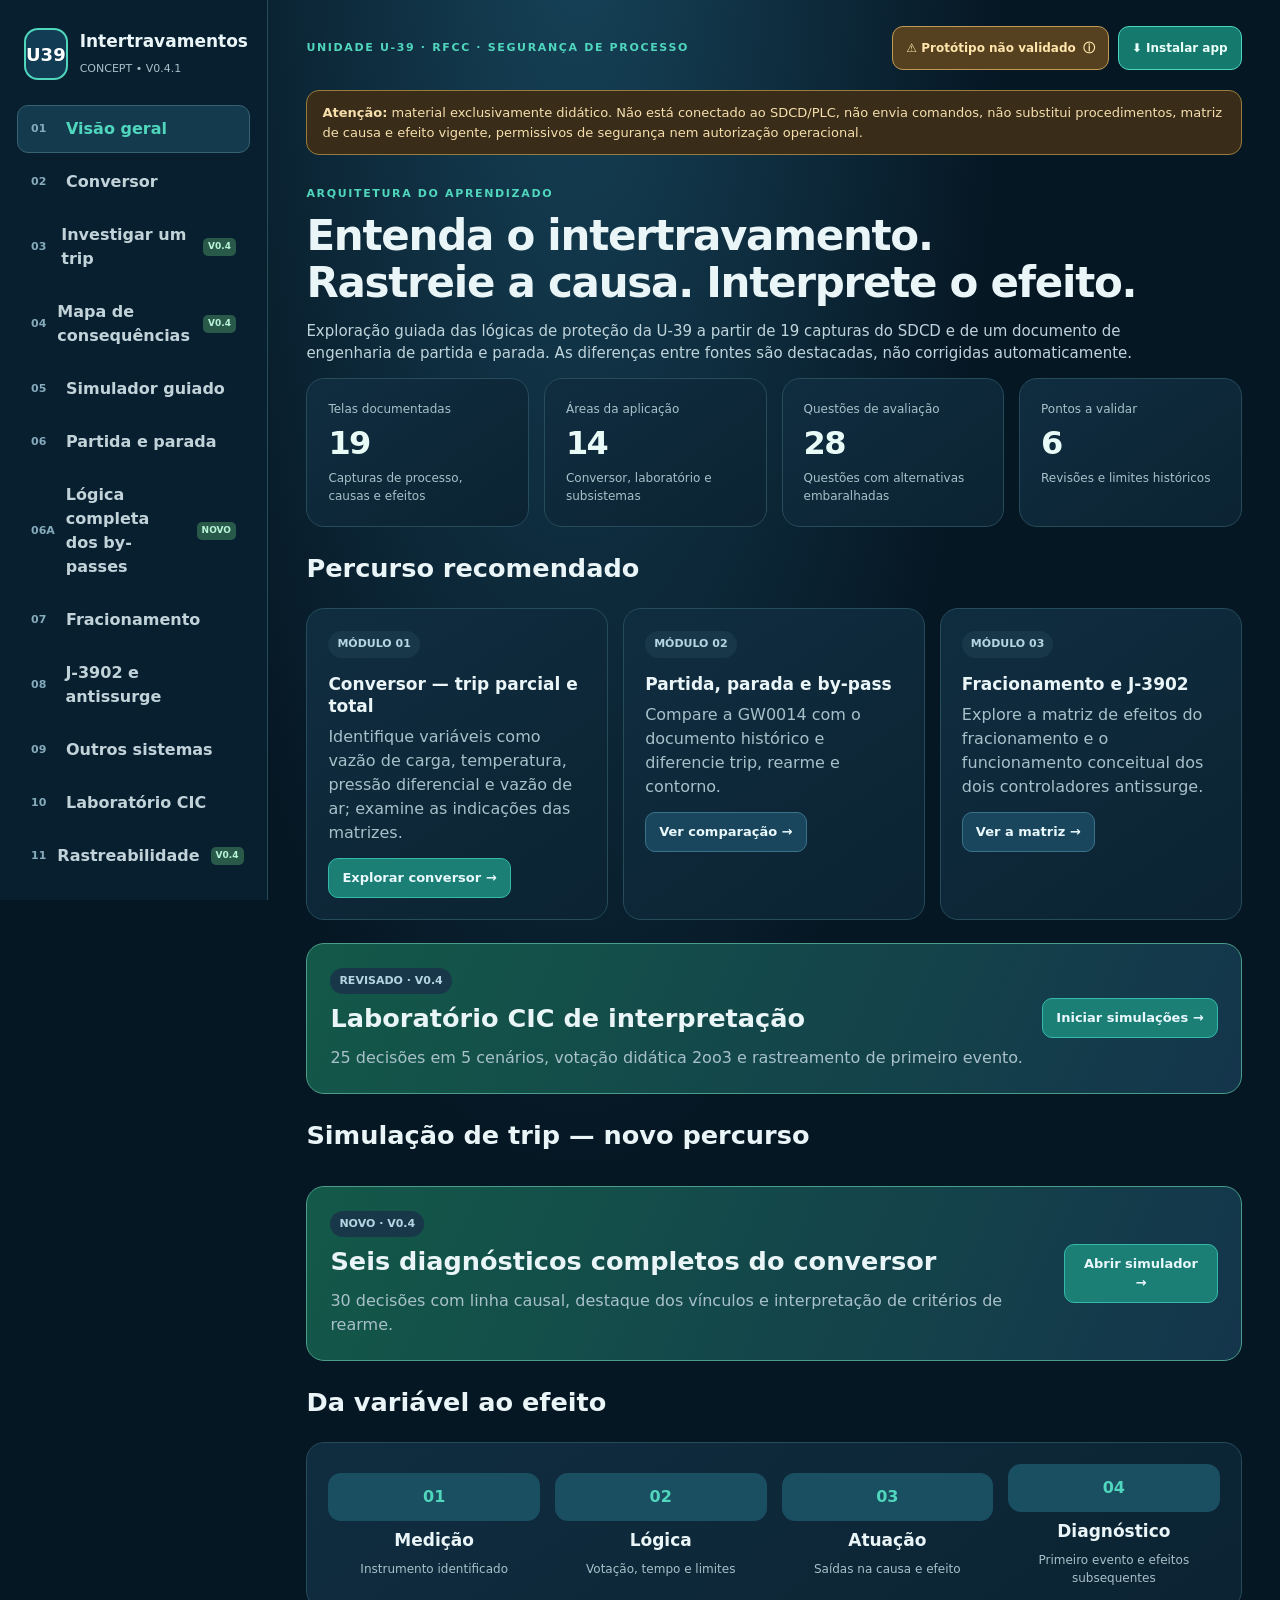
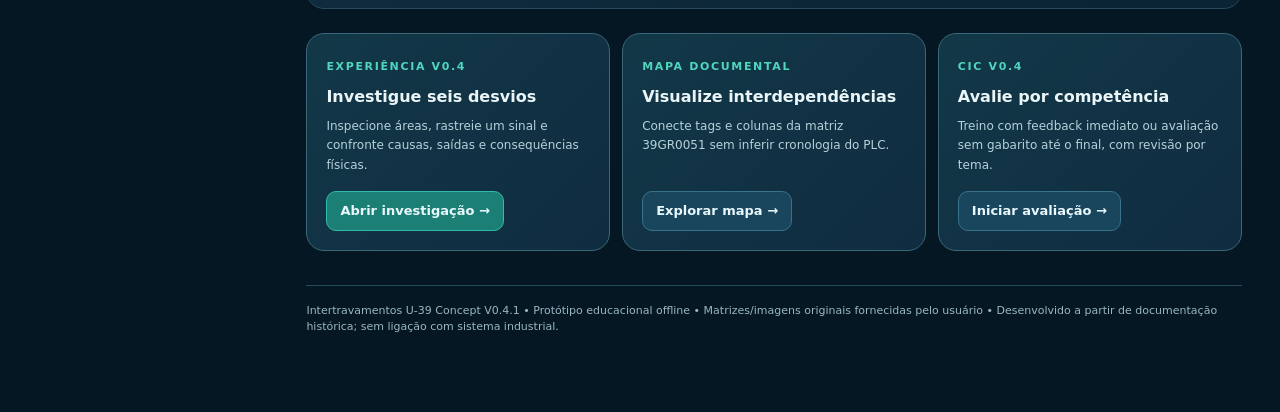
==== commit e4981d15: "Add files via upload" ====
--- a/index.html
+++ b/index.html
@@ -1,7 +1,7 @@
 <!doctype html>
 <html lang="pt-BR"><head>
 <meta charset="utf-8"><meta name="viewport" content="width=device-width,initial-scale=1,viewport-fit=cover"><meta name="theme-color" content="#0a273d"><meta name="description" content="Concept educacional de intertravamentos da U-39, com causa e efeito e exercícios. Protótipo não validado.">
-<link rel="manifest" href="./manifest.webmanifest"><link rel="icon" type="image/png" sizes="192x192" href="./icons/icon-192.png"><link rel="apple-touch-icon" sizes="152x152" href="./icons/icon-152.png"><meta name="apple-mobile-web-app-capable" content="yes"><meta name="apple-mobile-web-app-status-bar-style" content="black-translucent"><meta name="apple-mobile-web-app-title" content="U39 Concept"><link rel="stylesheet" href="./install-v041.css"><title>U-39 • Intertravamentos Concept V0.4.1</title>
+<link rel="manifest" href="./manifest.webmanifest"><link rel="icon" type="image/png" sizes="192x192" href="./icons/icon-192.png"><link rel="apple-touch-icon" sizes="152x152" href="./icons/icon-152.png"><meta name="apple-mobile-web-app-capable" content="yes"><meta name="apple-mobile-web-app-status-bar-style" content="black-translucent"><meta name="apple-mobile-web-app-title" content="U39 Concept"><link rel="stylesheet" href="./install-v041.css"><title>U-39 • Intertravamentos Concept </title>
 <style>
 :root{--bg:#061724;--surface:#0c2333;--surface2:#113043;--line:#264b5b;--ink:#eaf5f7;--muted:#a8c0ca;--teal:#50d6bd;--blue:#71bfe8;--yellow:#f7c661;--red:#fb9394;--chip:#19394a;--shadow:0 12px 44px #00101980;--r:18px}*{box-sizing:border-box}html{scroll-behavior:smooth}body{margin:0;font-family:Inter,"Segoe UI",system-ui,sans-serif;color:var(--ink);background:radial-gradient(ellipse at 45% -150px,#17445a 0,transparent 43%),var(--bg);line-height:1.5}a{color:#9ddfed}button,input{font:inherit}button{cursor:pointer}button:focus-visible,input:focus-visible{outline:3px solid #88ead3;outline-offset:2px}.app{display:grid;grid-template-columns:268px 1fr;min-height:100vh}.sidebar{background:#081f30;border-right:1px solid var(--line);position:sticky;top:0;height:100vh;overflow-y:auto;padding:23px 17px;display:flex;flex-direction:column;gap:20px}.brand{display:flex;align-items:center;gap:12px;padding:5px 7px}.logo{width:52px;height:52px;border-radius:14px;border:2px solid var(--teal);display:grid;place-items:center;font-size:18px;font-weight:900;color:#fff;background:#123c54}.brand strong{font-size:17px;display:block}.brand small{color:var(--muted);font-size:11px}.nav{display:flex;flex-direction:column;gap:5px}.nav button{width:100%;background:transparent;border:1px solid transparent;color:#c1d3d9;text-align:left;border-radius:11px;padding:11px 13px;font-weight:650;display:flex;gap:11px;align-items:center}.nav button:hover{background:#143649}.nav button.active{background:#143a4e;color:var(--teal);border-color:#386272}.nav .num{font-size:11px;color:#85abbc;width:24px}.side-foot{font-size:11px;color:#8faab5;border-top:1px solid var(--line);padding:16px 9px;margin-top:auto}.content{max-width:1640px;width:100%;margin:0 auto;padding:26px clamp(16px,3vw,44px) 76px;min-width:0}.topbar{display:flex;align-items:center;gap:12px;justify-content:space-between;margin-bottom:20px}.kicker{font-weight:750;font-size:11px;letter-spacing:.15em;text-transform:uppercase;color:var(--teal)}h1{font-size:clamp(26px,3.4vw,42px);line-height:1.13;margin:8px 0 13px;letter-spacing:-.03em}h2{font-size:clamp(20px,2vw,27px);line-height:1.2;margin:0 0 12px}h3{font-size:17px;line-height:1.3;margin:0 0 8px}p{margin:0 0 13px}.lead{color:#bfd4db;font-size:15px;max-width:880px}.pill{display:inline-flex;align-items:center;gap:6px;background:#14483f;color:#a8f4dc;padding:5px 9px;border-radius:100px;font-size:11px;font-weight:800;white-space:nowrap}.pill.warn{background:#56401c;color:#f8da99}.pill.neutral{background:#18384a;color:#b3d6e2}.notice{border:1px solid #997c3b;background:#392c19;border-radius:13px;padding:12px 15px;color:#f6dfac;font-size:13px;margin:16px 0 25px}.grid{display:grid;grid-template-columns:repeat(12,minmax(0,1fr));gap:15px}.span3{grid-column:span 3}.span4{grid-column:span 4}.span5{grid-column:span 5}.span6{grid-column:span 6}.span7{grid-column:span 7}.span8{grid-column:span 8}.span12{grid-column:span 12}.card{background:linear-gradient(145deg,#102d40,#0b2332);border:1px solid var(--line);border-radius:var(--r);padding:21px;min-width:0}.card.alt{background:#0b2434}.mini{color:var(--muted);font-size:12px}.stat{font-size:32px;font-weight:850;letter-spacing:-.05em;line-height:1.15;color:#e8fbf6;margin:7px 0}.sechead{display:flex;justify-content:space-between;align-items:start;gap:12px;margin:26px 0 13px;flex-wrap:wrap}.btn,.choice,.chip{background:#19465c;border:1px solid #39728a;color:#e9f8fd;padding:9px 13px;border-radius:10px;font-weight:700;font-size:13px}.btn:hover,.choice:hover,.chip:hover{border-color:var(--teal);background:#1a5262}.btn.primary{background:#1c7f76;border-color:#34baaa}.btn.ghost{background:transparent}.btn.small{font-size:12px;padding:6px 9px}.tabs{display:flex;gap:7px;flex-wrap:wrap}.chip.selected,.choice.selected{background:#1b655c;border-color:#48d6be;color:#eafffa}.muted{color:var(--muted)}.row{display:flex;gap:10px;align-items:center;flex-wrap:wrap}.split{display:grid;grid-template-columns:minmax(0,1.25fr) minmax(280px,.75fr);gap:16px}.figure{background:#071621;border:1px solid #376073;border-radius:13px;overflow:hidden}.figure button{display:block;width:100%;border:0;background:none;padding:0;color:inherit}.figure img{display:block;width:100%;height:auto;object-fit:contain}.figure figcaption{color:#b0c7ce;font-size:12px;padding:9px 12px;border-top:1px solid var(--line)}figure{margin:0}.dot{width:10px;height:10px;border-radius:50%;background:var(--teal);display:inline-block;vertical-align:middle}.detail{border-left:3px solid var(--teal);background:#103446;border-radius:0 10px 10px 0;padding:14px 16px;font-size:13px;color:#d9ecf0}.detail.warn{border-left-color:var(--yellow);background:#362d1e;color:#ffe5b0}.divider{border:0;border-top:1px solid var(--line);margin:17px 0}.callout{display:flex;gap:14px;align-items:flex-start}.bigletter{border-radius:13px;background:#1a4e61;color:var(--teal);font-weight:900;padding:12px 17px}.tablewrap{overflow-x:auto;border-radius:12px;border:1px solid var(--line)}table{border-collapse:collapse;width:100%;font-size:12px;min-width:650px}th,td{padding:12px 13px;text-align:left;border-bottom:1px solid #2a4a58;vertical-align:top}th{background:#173c4f;color:#c9e6eb;white-space:nowrap}tr:nth-child(even) td{background:#102e3f}td{color:#d4e5e9}tr:last-child td{border-bottom:0}.cause-list{display:grid;gap:9px}.cause-list button{text-align:left;background:#0e2c3e;border:1px solid #2d586c;border-radius:12px;padding:13px 15px;color:#d7edf1}.cause-list button:hover,.cause-list button.selected{border-color:#51d7bf;background:#194758}.cause-list button strong{display:block;font-size:13px}.cause-list button small{display:block;color:#b5cad0;margin-top:4px}.effect{padding:12px;border:1px solid #32576b;border-radius:11px;margin:7px 0;font-size:12px;background:#122f40;display:flex;justify-content:space-between;gap:12px;align-items:center}.effect.on{background:#135049;border-color:#43c6aa}.effect .status{font-size:10px;white-space:nowrap;color:#b1eccc;font-weight:700}.gallery{display:grid;grid-template-columns:repeat(3,minmax(0,1fr));gap:15px}.gal-item{padding:0;overflow:hidden}.gal-item button{display:block;width:100%;border:0;background:none;color:inherit;text-align:left}.gal-item img{display:block;width:100%;aspect-ratio:1.48;object-fit:contain;background:#06121e}.gal-item .copy{padding:11px 13px 15px}.gal-item .copy strong{display:block;font-size:12px;line-height:1.35}.gal-item small{font-size:11px;color:#b4ccd3}input[type=search]{color:var(--ink);background:#102c3d;border:1px solid #396172;padding:12px 15px;width:min(100%,430px);border-radius:12px}.hidden{display:none!important}.quiz-options{display:grid;gap:9px;margin:15px 0}.choice{text-align:left;padding:12px 14px;font-weight:600;background:#112e40}.choice.selected{background:#19564c}.choice.correct{background:#1b5c4c;border-color:#59d29e}.choice.incorrect{background:#5d2d38;border-color:#e9929d}.quiz-answer{background:#143a42;border-left:3px solid var(--teal);padding:13px;border-radius:0 10px 10px 0;margin:14px 0;font-size:13px}.progressbar{height:7px;background:#1a4253;overflow:hidden;border-radius:100px;margin:14px 0 20px}.progressbar>span{height:100%;display:block;background:#54d5bb;transition:width .2s}.screen{display:none}.screen.active{display:block}.tiny{font-size:11px;color:#a8c0ca}.footer{margin-top:34px;color:#99b7c0;font-size:11px;border-top:1px solid var(--line);padding-top:17px}.modal{position:fixed;inset:0;background:#000d;z-index:100;display:none;align-items:center;justify-content:center;padding:14px}.modal.open{display:flex}.modal-inner{max-width:min(98vw,1500px);max-height:95vh;display:flex;flex-direction:column;gap:9px;min-width:0}.modal-bar{display:flex;justify-content:space-between;gap:15px;align-items:center;color:white;font-size:13px;background:#0d3444;padding:7px 12px;border-radius:11px}.modal img{display:block;object-fit:contain;max-width:100%;max-height:calc(95vh - 66px);background:#112733;align-self:center;border:1px solid #4e6876}.hamb{display:none}.sourcebox{background:#193649;padding:12px 15px;border-radius:10px;font-size:12px;color:#c9dce1;border:1px solid #345a6b}.image-multi{display:grid;grid-template-columns:repeat(2,minmax(0,1fr));gap:14px}.step{border-left:2px solid #438b8c;padding:0 0 20px 18px;margin-left:8px;position:relative}.step:before{content:'';position:absolute;left:-7px;top:0;background:#56d6bd;border:2px solid #0b2434;border-radius:100%;width:10px;height:10px}.step:last-child{border-left-color:transparent;padding-bottom:0}.step strong{display:block;margin-bottom:5px}img{max-width:100%}@media(max-width:1080px){.span3{grid-column:span 6}.span4{grid-column:span 6}.gallery{grid-template-columns:repeat(2,minmax(0,1fr))}}@media(max-width:780px){.app{display:block}.sidebar{position:fixed;z-index:60;left:0;top:0;bottom:0;width:min(82vw,290px);transform:translateX(-110%);transition:transform .25s;box-shadow:var(--shadow)}.sidebar.open{transform:none}.hamb{display:block}.content{padding:16px 14px 50px}.split{grid-template-columns:1fr}.span3,.span4,.span5,.span6,.span7,.span8{grid-column:span 12}.image-multi{grid-template-columns:1fr}.card{padding:16px}.gallery{grid-template-columns:repeat(2,minmax(0,1fr));gap:10px}.gal-item .copy{padding:9px}.topbar{margin-bottom:13px}h1{font-size:27px}table{font-size:11px}.stat{font-size:27px}}@media(max-width:440px){.gallery{grid-template-columns:1fr}.nav button{padding:10px}.topbar .pill{white-space:normal;text-align:right}.sechead{margin-top:23px}}
 
@@ -26,7 +26,8 @@
 @media(max-width:680px){.sim-scenarios{grid-template-columns:1fr 1fr}.sim-case{padding:10px;min-height:82px}.sim-case-icon{min-width:29px;flex-basis:29px}.sim-step{padding:7px 2px}.sim-step strong{font-size:9px}.sim-node{min-width:110px}.sim-summary{grid-template-columns:1fr}.sim-actions .btn{font-size:12px}}
 @media(max-width:410px){.sim-scenarios{grid-template-columns:1fr}.sim-step strong{font-size:8px}.sim-timeline{gap:3px}.sim-step span{width:19px;height:19px;font-size:10px}}
 
-</style><link rel="stylesheet" href="./v04.css"></head><body>
+</style><link rel="stylesheet" href="./v04.css"><link rel="stylesheet" href="./bypass-avancado-v1.css">
+</head><body>
 <div class="app"><aside id="sidebar" class="sidebar"><div class="brand"><div class="logo">U39</div><div><strong>Intertravamentos</strong><small>CONCEPT • V0.4.1</small></div></div><div class="nav" id="nav"><button class="active" data-page="inicio"><span class="num">01</span> Visão geral</button><button data-page="conversor"><span class="num">02</span> Conversor</button><button data-page="investigacao"><span class="num">03</span> Investigar um trip <span class="nav-new">V0.4</span></button><button data-page="mapa"><span class="num">04</span> Mapa de consequências <span class="nav-new">V0.4</span></button><button data-page="simulador"><span class="num">05</span> Simulador guiado</button><button data-page="bypass"><span class="num">06</span> Partida e parada</button><button data-page="fracionamento"><span class="num">07</span> Fracionamento</button><button data-page="j3902"><span class="num">08</span> J-3902 e antissurge</button><button data-page="sistemas"><span class="num">09</span> Outros sistemas</button><button data-page="laboratorio"><span class="num">10</span> Laboratório CIC</button><button data-page="rastreio"><span class="num">11</span> Rastreabilidade <span class="nav-new">V0.4</span></button><button data-page="galeria"><span class="num">12</span> Telas originais</button><button data-page="quiz"><span class="num">13</span> Avaliação CIC <span class="nav-new">V0.4</span></button><button data-page="validacao"><span class="num">14</span> Validação técnica</button></div><div class="side-foot">Treinamento baseado em documento histórico e capturas fornecidas pelo usuário.<br>Não representa a configuração validada da planta.</div></aside>
 <main class="content"><header class="topbar"><div class="row"><button class="btn ghost hamb" id="menuBtn" aria-label="Abrir menu">☰ Menu</button><div class="kicker">UNIDADE U-39 · RFCC · SEGURANÇA DE PROCESSO</div></div><div class="u39-topbar-actions"><button type="button" class="u39-validation-button" id="u39ValidationBtn" aria-haspopup="dialog" aria-controls="u39ValidationDialog">⚠ Protótipo não validado <span aria-hidden="true">ⓘ</span></button><button type="button" class="u39-install-button" id="u39InstallBtn" aria-haspopup="dialog" aria-controls="u39InstallDialog">⬇ Instalar app</button></div></header>
 <div class="notice"><strong>Atenção:</strong> material exclusivamente didático. Não está conectado ao SDCD/PLC, não envia comandos, não substitui procedimentos, matriz de causa e efeito vigente, permissivos de segurança nem autorização operacional.</div>
@@ -299,4 +300,6 @@
   <div class="u39-dialog-actions"><button type="button" class="btn primary" data-close-dialog>Fechar</button></div>
 </dialog>
 <script defer src="./install-v041.js"></script>
+<script defer src="./bypass-avancado-conteudo-v1.js"></script>
+<script defer src="./bypass-avancado-v1.js"></script>
 </body></html>
--- a/bypass-avancado-v1.css
+++ b/bypass-avancado-v1.css
@@ -0,0 +1,116 @@
+/* U-39 • Anexo integral: by-passes e 5 simulacoes CIC (camada isolada do Concept) */
+#page-bypass-avancado{--ax-bg:#0e2b3b;--ax-bg2:#12394c;--ax-edge:#31586c;--ax-text:#e8f3f5;--ax-sub:#bed4df;--ax-accent:#50d6bd;--ax-warn:#f7cf87;--ax-red:#fb9b9e;color:var(--ax-text)}
+#page-bypass-avancado .ax-lead{font-size:1.02rem;line-height:1.6;max-width:950px;color:var(--ax-sub)}
+#page-bypass-avancado .ax-banner{padding:16px 19px;border-radius:13px;border:1px solid #be9653;background:#3d311e;color:#ffebc7;margin:15px 0 19px;line-height:1.6}
+#page-bypass-avancado .ax-ctrl{display:flex;gap:8px;flex-wrap:wrap;margin:20px 0 18px}
+#page-bypass-avancado .ax-tab{border:1px solid #477486;background:#103247;border-radius:11px;color:#e6f7f7;padding:11px 14px;text-align:left;max-width:100%;line-height:1.4;cursor:pointer;font-weight:700}
+#page-bypass-avancado .ax-tab[aria-selected="true"]{background:#215952;border-color:#70d9c5;color:white}
+#page-bypass-avancado .ax-tab:focus-visible,#page-bypass-avancado button:focus-visible,#page-bypass-avancado select:focus-visible{outline:3px solid #f5d586;outline-offset:3px}
+#page-bypass-avancado .ax-panel[hidden]{display:none!important}
+#page-bypass-avancado .ax-h{margin:26px 0 11px;font-size:clamp(1.22rem,2.4vw,1.65rem);line-height:1.35}
+#page-bypass-avancado .ax-card{border:1px solid var(--ax-edge);background:linear-gradient(150deg,#103044,#0c2435);border-radius:16px;padding:clamp(16px,2.5vw,24px);margin:13px 0;box-shadow:0 9px 20px #0002;line-height:1.62;min-width:0;overflow-wrap:break-word}
+#page-bypass-avancado .ax-card h3{font-size:1.18rem;margin:0 0 12px;color:#d8f8ef}
+#page-bypass-avancado .ax-card h4{font-size:1.04rem;margin:15px 0 10px;color:#b4e9e2}
+#page-bypass-avancado .ax-card p{margin:0 0 12px}
+#page-bypass-avancado .ax-card p:last-child{margin-bottom:0}
+#page-bypass-avancado .ax-cols{display:grid;grid-template-columns:repeat(2,minmax(0,1fr));gap:14px}
+#page-bypass-avancado .ax-steps{counter-reset:steps;list-style:none;padding:0;margin:12px 0;display:grid;gap:9px}
+#page-bypass-avancado .ax-steps li{counter-increment:steps;position:relative;padding:13px 15px 13px 52px;background:#133749;border:1px solid #2c596c;border-radius:12px;line-height:1.5}
+#page-bypass-avancado .ax-steps li:before{content:counter(steps);position:absolute;left:13px;top:13px;background:#235b62;color:#d6fff1;border-radius:100%;width:25px;height:25px;display:grid;place-items:center;font-weight:800;font-size:12px}
+#page-bypass-avancado .ax-note{border-left:4px solid #eabd71;background:#42371e66;border-radius:0 10px 10px 0;padding:12px 15px;color:#ffebc5;margin:12px 0;line-height:1.6}
+#page-bypass-avancado .ax-sources{font-size:13px;color:#b6d0db;background:#071e2d;padding:11px 15px;border:1px solid #31576e;border-radius:10px;margin:16px 0}
+#page-bypass-avancado .ax-tablewrap{overflow-x:auto;border:1px solid #356178;border-radius:12px;margin:12px 0 18px}
+#page-bypass-avancado table{min-width:680px;width:100%;border-collapse:collapse;font-size:13px}
+#page-bypass-avancado th,#page-bypass-avancado td{padding:12px 13px;border-bottom:1px solid #2d4f60;text-align:left;vertical-align:top}
+#page-bypass-avancado th{background:#194057;color:#e2f7f5}
+#page-bypass-avancado td{color:#d7e9ed}
+#page-bypass-avancado .ax-bad{color:#ffb9ad;font-weight:700}
+#page-bypass-avancado .ax-good{color:#92efd6;font-weight:700}
+#page-bypass-avancado .ax-toolbar{display:flex;align-items:center;flex-wrap:wrap;gap:10px;margin:13px 0}
+#page-bypass-avancado .ax-btn{background:#17546b;border:1px solid #54a5b2;border-radius:11px;padding:11px 14px;color:white;font-weight:750;cursor:pointer}
+#page-bypass-avancado .ax-btn:hover:not(:disabled){background:#207583}
+#page-bypass-avancado .ax-btn[disabled]{opacity:.45;cursor:not-allowed}
+#page-bypass-avancado .ax-btn.ax-primary{background:#177768;border-color:#5ed9c4}
+#page-bypass-avancado .ax-select{width:min(100%,580px);background:#0b2737;border:1px solid #5d8493;color:white;border-radius:11px;padding:12px;min-height:48px}
+#page-bypass-avancado .ax-pill{display:inline-flex;align-items:center;gap:6px;border-radius:99px;background:#174c4b;border:1px solid #468e84;padding:5px 11px;font-size:12px;font-weight:750;color:#b8f2e0}
+#page-bypass-avancado .ax-pill.ax-risk{background:#523225;border-color:#b88966;color:#ffe0bc}
+#page-bypass-avancado .ax-meter{width:100%;height:10px;overflow:hidden;border-radius:100px;background:#092334;border:1px solid #356477;margin:12px 0}
+#page-bypass-avancado .ax-meter>span{display:block;height:100%;background:#44cdb3;transition:width .25s ease}
+#page-bypass-avancado .ax-options{display:grid;gap:10px;margin:15px 0}
+#page-bypass-avancado .ax-opt{font:inherit;text-align:left;width:100%;border:1px solid #3d7c90;border-radius:12px;background:#14394c;color:#eef9fb;padding:14px 17px;line-height:1.5;cursor:pointer;min-height:60px;overflow-wrap:break-word}
+#page-bypass-avancado .ax-opt:hover:not(:disabled){background:#1c5464;border-color:#70d8c5}
+#page-bypass-avancado .ax-opt[disabled]{opacity:.87;cursor:default}
+#page-bypass-avancado .ax-opt.ax-selected{outline:2px solid #f4d68c;outline-offset:0;background:#27535a}
+#page-bypass-avancado .ax-feedback{margin-top:14px;padding:15px;border:1px solid #3d947f;border-radius:12px;background:#12423d;color:#e2fff8;line-height:1.6}
+#page-bypass-avancado .ax-feedback.ax-alert{background:#412b28;border-color:#ac6d60;color:#ffece2}
+#page-bypass-avancado .ax-next{display:flex;justify-content:space-between;align-items:center;flex-wrap:wrap;gap:10px;margin-top:16px}
+#page-bypass-avancado .ax-state{display:flex;flex-wrap:wrap;gap:8px;padding:12px 0;border-block:1px solid #2f5566;margin:13px 0}
+#page-bypass-avancado .ax-state span{border:1px solid #477083;border-radius:9px;padding:7px 10px;font-size:12px;background:#0c293a}
+#page-bypass-avancado .ax-timeline{display:flex;gap:8px;flex-wrap:wrap;margin:12px 0}
+#page-bypass-avancado .ax-timeline button{flex:1 1 170px;text-align:left;background:#11394c;border:1px solid #3d6677;border-radius:11px;padding:12px;color:#e8f5f6;cursor:pointer;min-height:72px}
+#page-bypass-avancado .ax-timeline button[aria-pressed="true"]{background:#1c665b;border-color:#72d6c2}
+#page-bypass-avancado .ax-timeline button span{display:block;font-size:11px;color:#a9d4d4}
+#page-bypass-avancado details{border:1px solid #345d73;border-radius:12px;background:#103246;margin:10px 0}
+#page-bypass-avancado summary{cursor:pointer;padding:14px 18px;font-weight:750;line-height:1.45}
+#page-bypass-avancado details .ax-detail-inner{padding:0 18px 18px;line-height:1.6}
+#page-bypass-avancado .ax-review{border-left:3px solid #61cbb5;background:#092b38;border-radius:0 9px 9px 0;padding:13px 16px;margin:10px 0}
+#page-bypass-avancado .ax-review strong{color:#b7f4df}
+#page-bypass-avancado .ax-review p{margin:7px 0}
+#page-bypass-avancado .ax-code{white-space:pre-wrap;overflow-wrap:anywhere;background:#061927;border:1px solid #36586b;padding:16px;border-radius:12px;font-size:13px;color:#d1f6e9;line-height:1.6}
+#page-bypass-avancado .ax-shortcuts{display:flex;gap:8px;flex-wrap:wrap;margin:12px 0}
+#page-bypass-avancado .ax-shortcuts button{background:#0d4358;color:#d7f2ef;border:1px solid #477b89;padding:8px 11px;border-radius:8px}
+@media(max-width:780px){#page-bypass-avancado .ax-cols{grid-template-columns:1fr}#page-bypass-avancado .ax-card{padding:15px}#page-bypass-avancado .ax-tab{flex:1 1 calc(50% - 8px)}#page-bypass-avancado .ax-ctrl{gap:7px}#page-bypass-avancado .ax-steps li{padding:12px 11px 12px 44px}#page-bypass-avancado .ax-steps li:before{left:10px}} 
+@media(prefers-reduced-motion:reduce){#page-bypass-avancado .ax-meter>span{transition:none}}
+
+/* V0.4.3: apresentação específica e responsiva do primeiro evento */
+#page-bypass-avancado .ax-fe-grid{display:grid;grid-template-columns:repeat(2,minmax(0,1fr));gap:10px}
+#page-bypass-avancado .ax-fe-grid .ax-note{margin:0;overflow-wrap:break-word}
+#page-bypass-avancado #axFirstEquip .ax-btn{flex:1 1 125px}
+#page-bypass-avancado #axFirstStages button{flex:1 1 150px}
+#page-bypass-avancado #axFirstInfo p{margin-top:9px}
+@media(max-width:680px){#page-bypass-avancado .ax-fe-grid{grid-template-columns:1fr}#page-bypass-avancado #axFirstEquip{display:grid;grid-template-columns:repeat(2,minmax(0,1fr))}#page-bypass-avancado #axFirstEquip .ax-btn{min-width:0;padding:10px}#page-bypass-avancado #axFirstStages button{flex:1 1 100%}}
+
+/* V0.4.4 — mesa de diagnóstico, estados comparados, laboratório de votação e progresso. */
+#page-bypass-avancado .ax-logic-switch{display:grid;grid-template-columns:repeat(3,minmax(0,1fr));gap:9px;margin:17px 0}
+#page-bypass-avancado .ax-logic-switch button{background:#10374a;color:#f0fbfc;border:1px solid #417b89;border-radius:12px;padding:12px;text-align:left;min-width:0;min-height:76px;cursor:pointer;line-height:1.35}
+#page-bypass-avancado .ax-logic-switch button small{color:#abd4d8;display:block;font-size:11px;margin-bottom:5px}
+#page-bypass-avancado .ax-logic-switch button[aria-pressed="true"]{background:#1a645b;border-color:#65dfc7;box-shadow:inset 0 0 0 1px #63d8c4}
+#page-bypass-avancado .ax-state-grid{display:grid;grid-template-columns:repeat(2,minmax(0,1fr));gap:9px;margin:17px 0}
+#page-bypass-avancado .ax-status-cell{padding:11px 12px;border:1px solid #426779;border-radius:11px;background:#0e2f41;min-width:0;display:flex;gap:8px;justify-content:space-between;align-items:center}
+#page-bypass-avancado .ax-status-cell strong{color:#ebf7f6;font-size:13px;overflow-wrap:anywhere}
+#page-bypass-avancado .ax-status-cell span{font-size:11px;text-align:right;color:#c3d5dc;max-width:52%}
+#page-bypass-avancado .ax-status-cell.ax-logic-armed{border-left:4px solid #72d6bd}
+#page-bypass-avancado .ax-status-cell.ax-logic-bypass{border-left:4px solid #f7c771}
+#page-bypass-avancado .ax-status-cell.ax-logic-review{border-left:4px solid #aebbd5}
+#page-bypass-avancado .ax-logic-actions{display:flex;gap:9px;flex-wrap:wrap;margin:12px 0 26px}
+#page-bypass-avancado .ax-vote-layout{display:grid;grid-template-columns:repeat(3,minmax(0,1fr));gap:11px;margin:14px 0}
+#page-bypass-avancado .ax-vote-channel{display:flex;flex-direction:column;gap:8px;padding:13px;border:1px solid #477284;border-radius:12px;background:#0d2b3c;min-width:0}
+#page-bypass-avancado .ax-vote-channel>strong{font-size:17px}
+#page-bypass-avancado .ax-vote-channel>span{font-size:12px;color:#d5e8ed;font-weight:700}
+#page-bypass-avancado .ax-vote-channel>small{font-size:11px;color:#f8d9a1}
+#page-bypass-avancado .ax-muted-channel{border-style:dashed;opacity:.78}
+#page-bypass-avancado .ax-vote-small{display:grid;gap:7px}
+#page-bypass-avancado .ax-mini{background:#164359;border:1px solid #497c8f;border-radius:9px;color:#d9ecee;padding:8px;text-align:center;font-size:12px;min-height:38px;font-weight:600}
+#page-bypass-avancado .ax-mini.ax-mini-active{background:#247165;color:#fff;border-color:#76dac4}
+#page-bypass-avancado .ax-mini:disabled{cursor:not-allowed;opacity:.6}
+#page-bypass-avancado .ax-vote-result{border:1px solid #5c7e90;border-radius:11px;padding:14px 17px;margin:16px 0;background:#183f51}
+#page-bypass-avancado .ax-vote-result strong{font-size:18px}
+#page-bypass-avancado .ax-vote-result p{margin:8px 0}
+#page-bypass-avancado .ax-vote-tripped{border-color:#d19083;background:#402b31}
+#page-bypass-avancado .ax-vote-uncertain{border-color:#d4b97a;background:#403925}
+#page-bypass-avancado .ax-vote-clear{border-color:#62ab9a;background:#153e3e}
+#page-bypass-avancado .ax-footnote{font-size:12px;color:#c8d8df}
+#page-bypass-avancado .ax-checklist{display:grid;gap:8px;margin:13px 0}
+#page-bypass-avancado .ax-check-line{display:flex;align-items:flex-start;gap:13px;border:1px solid #3c6e7c;border-radius:10px;padding:12px;background:#11374b;cursor:pointer}
+#page-bypass-avancado .ax-check-line input{width:20px;height:20px;min-width:20px;accent-color:#63ceb9;margin:2px 0}
+#page-bypass-avancado .ax-check-line span{flex:1;line-height:1.4}
+#page-bypass-avancado .ax-progress-zone{margin:18px 0;padding:14px 16px;background:#0e2b3e;border:1px solid #37687d;border-radius:14px}
+#page-bypass-avancado .ax-progress-header{display:flex;gap:8px;align-items:baseline;justify-content:space-between;flex-wrap:wrap}
+#page-bypass-avancado .ax-progress-header span{font-size:12px;color:#bacfd7}
+#page-bypass-avancado .ax-scenario-chips{display:grid;grid-template-columns:repeat(5,minmax(0,1fr));gap:8px}
+#page-bypass-avancado .ax-scenario-chip{background:#183a4e;color:#e9f9f7;border:1px solid #52798b;padding:11px 8px;border-radius:10px;display:flex;flex-direction:column;align-items:flex-start;gap:4px;text-align:left}
+#page-bypass-avancado .ax-scenario-chip span{color:#c2d5de;font-size:12px}
+#page-bypass-avancado .ax-scenario-active{border-color:#61d6bd;background:#205d57}
+#page-bypass-avancado .ax-save-status{font-size:12px;color:#b6d2db;min-height:22px;margin:5px 0 12px}
+@media(max-width:800px){#page-bypass-avancado .ax-logic-switch{grid-template-columns:repeat(2,minmax(0,1fr))}#page-bypass-avancado .ax-vote-layout{grid-template-columns:1fr}#page-bypass-avancado .ax-vote-small{grid-template-columns:repeat(3,minmax(0,1fr))}#page-bypass-avancado .ax-scenario-chips{grid-template-columns:repeat(3,minmax(0,1fr))}}
+@media(max-width:520px){#page-bypass-avancado .ax-state-grid{grid-template-columns:1fr}#page-bypass-avancado .ax-logic-switch{grid-template-columns:1fr 1fr}#page-bypass-avancado .ax-logic-switch button{padding:10px;min-height:84px;font-size:12px}#page-bypass-avancado .ax-scenario-chips{grid-template-columns:repeat(2,minmax(0,1fr))}#page-bypass-avancado .ax-vote-small{grid-template-columns:1fr}#page-bypass-avancado .ax-mini{width:100%}#page-bypass-avancado .ax-logic-actions .ax-btn{flex:1 1 100%}}
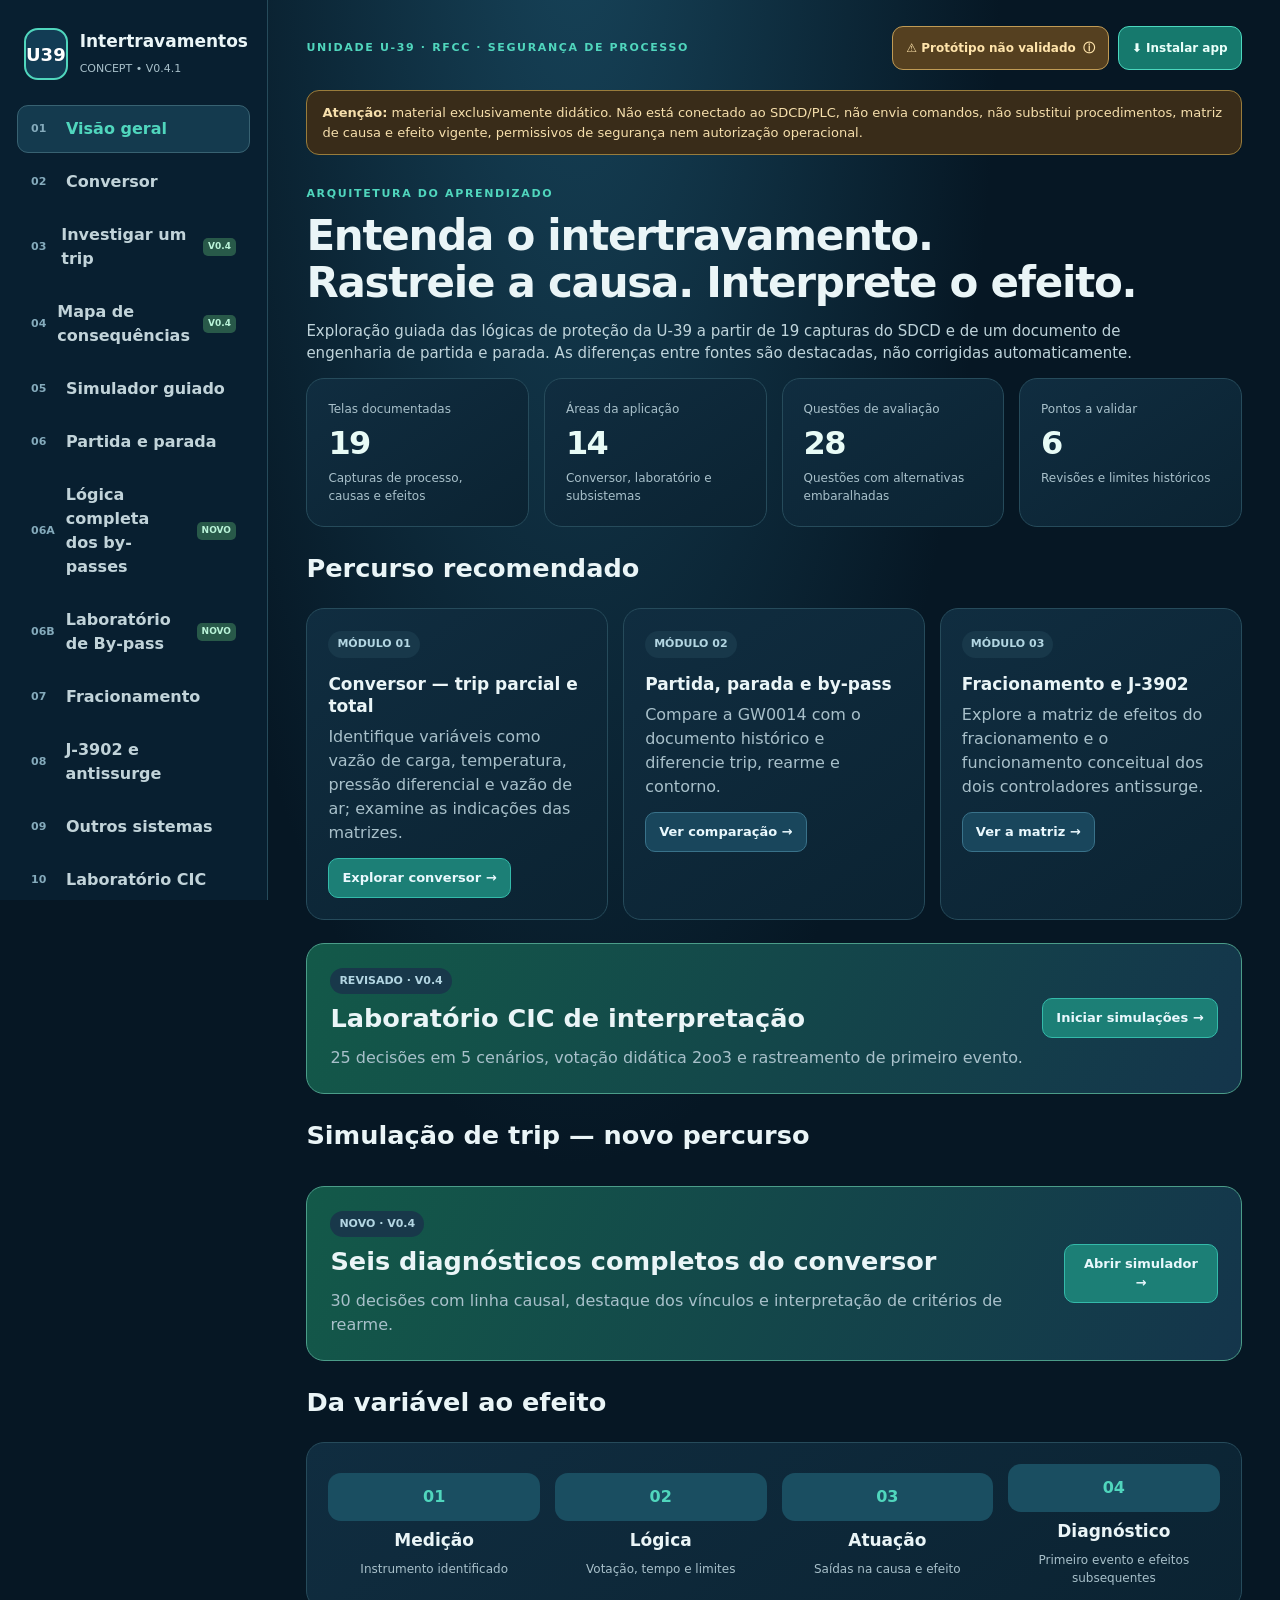
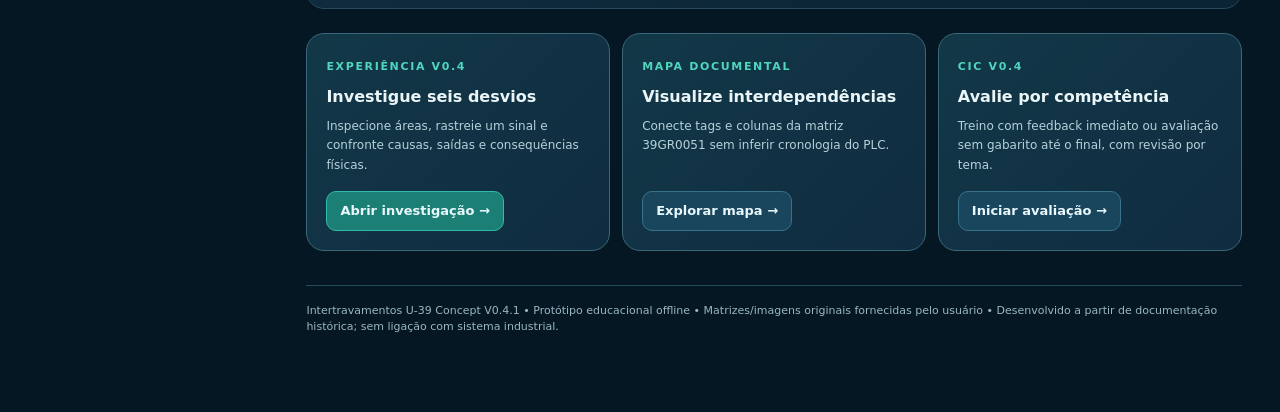
==== commit 09823e2b: "Add laboratorio-bypass-v045.js script to index.html" ====
--- a/index.html
+++ b/index.html
@@ -302,4 +302,5 @@
 <script defer src="./install-v041.js"></script>
 <script defer src="./bypass-avancado-conteudo-v1.js"></script>
 <script defer src="./bypass-avancado-v1.js"></script>
+<script defer src="./laboratorio-bypass-v045.js"></script>
 </body></html>
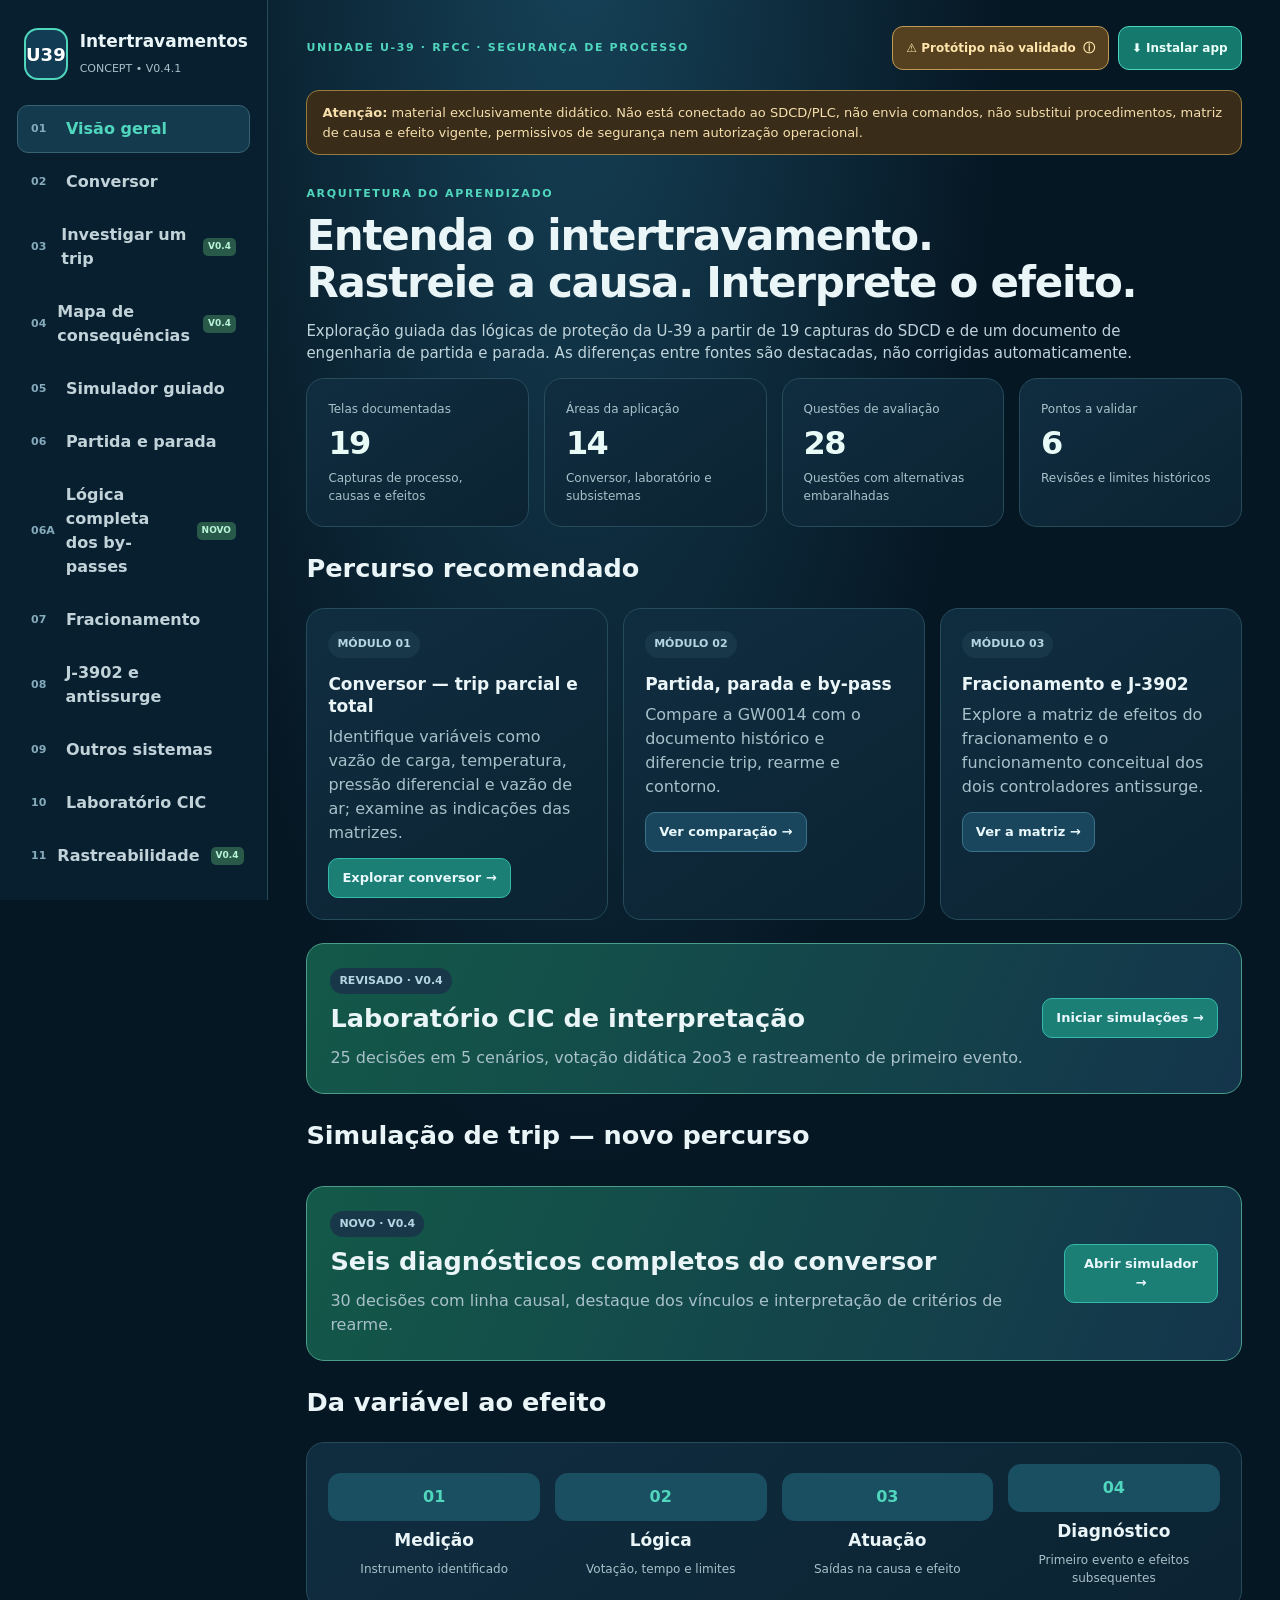
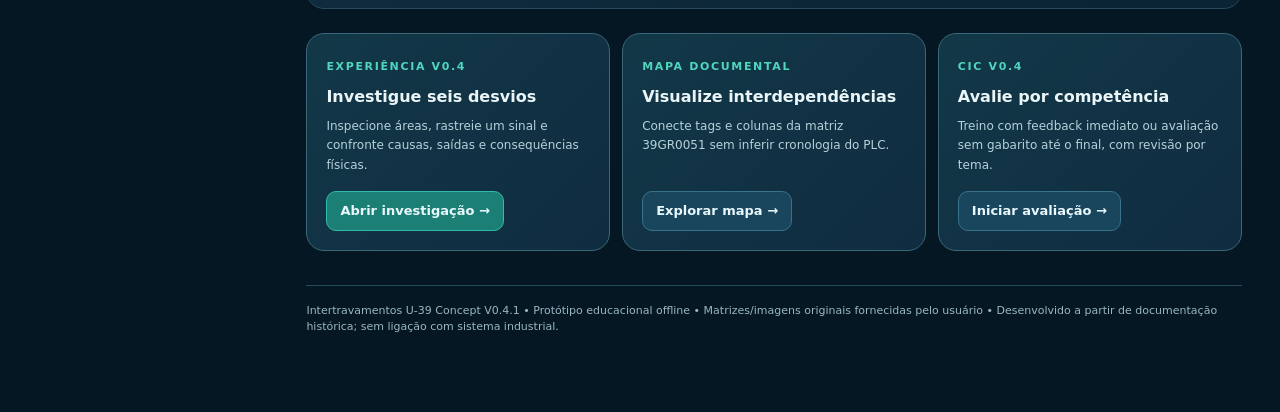
==== commit 2a86a8a9: "Add files via upload" ====
--- a/index.html
+++ b/index.html
@@ -1,7 +1,7 @@
 <!doctype html>
 <html lang="pt-BR"><head>
-<meta charset="utf-8"><meta name="viewport" content="width=device-width,initial-scale=1,viewport-fit=cover"><meta name="theme-color" content="#0a273d"><meta name="description" content="Concept educacional de intertravamentos da U-39, com causa e efeito e exercícios. Protótipo não validado.">
-<link rel="manifest" href="./manifest.webmanifest"><link rel="icon" type="image/png" sizes="192x192" href="./icons/icon-192.png"><link rel="apple-touch-icon" sizes="152x152" href="./icons/icon-152.png"><meta name="apple-mobile-web-app-capable" content="yes"><meta name="apple-mobile-web-app-status-bar-style" content="black-translucent"><meta name="apple-mobile-web-app-title" content="U39 Concept"><link rel="stylesheet" href="./install-v041.css"><title>U-39 • Intertravamentos Concept </title>
+<meta charset="utf-8"><meta name="viewport" content="width=device-width,initial-scale=1,viewport-fit=cover"><meta name="theme-color" content="#0a273d"><meta name="description" content="Concept educacional de intertravamentos da U-39, com causa e efeito e exercícios.">
+<link rel="manifest" href="./manifest.webmanifest"><link rel="icon" type="image/png" sizes="192x192" href="./icons/icon-192.png"><link rel="apple-touch-icon" sizes="152x152" href="./icons/icon-152.png"><meta name="apple-mobile-web-app-capable" content="yes"><meta name="apple-mobile-web-app-status-bar-style" content="black-translucent"><meta name="apple-mobile-web-app-title" content="Intertravamento Concept"><link rel="stylesheet" href="./install-v041.css"><title>U-39 • Intertravamentos Concept </title>
 <style>
 :root{--bg:#061724;--surface:#0c2333;--surface2:#113043;--line:#264b5b;--ink:#eaf5f7;--muted:#a8c0ca;--teal:#50d6bd;--blue:#71bfe8;--yellow:#f7c661;--red:#fb9394;--chip:#19394a;--shadow:0 12px 44px #00101980;--r:18px}*{box-sizing:border-box}html{scroll-behavior:smooth}body{margin:0;font-family:Inter,"Segoe UI",system-ui,sans-serif;color:var(--ink);background:radial-gradient(ellipse at 45% -150px,#17445a 0,transparent 43%),var(--bg);line-height:1.5}a{color:#9ddfed}button,input{font:inherit}button{cursor:pointer}button:focus-visible,input:focus-visible{outline:3px solid #88ead3;outline-offset:2px}.app{display:grid;grid-template-columns:268px 1fr;min-height:100vh}.sidebar{background:#081f30;border-right:1px solid var(--line);position:sticky;top:0;height:100vh;overflow-y:auto;padding:23px 17px;display:flex;flex-direction:column;gap:20px}.brand{display:flex;align-items:center;gap:12px;padding:5px 7px}.logo{width:52px;height:52px;border-radius:14px;border:2px solid var(--teal);display:grid;place-items:center;font-size:18px;font-weight:900;color:#fff;background:#123c54}.brand strong{font-size:17px;display:block}.brand small{color:var(--muted);font-size:11px}.nav{display:flex;flex-direction:column;gap:5px}.nav button{width:100%;background:transparent;border:1px solid transparent;color:#c1d3d9;text-align:left;border-radius:11px;padding:11px 13px;font-weight:650;display:flex;gap:11px;align-items:center}.nav button:hover{background:#143649}.nav button.active{background:#143a4e;color:var(--teal);border-color:#386272}.nav .num{font-size:11px;color:#85abbc;width:24px}.side-foot{font-size:11px;color:#8faab5;border-top:1px solid var(--line);padding:16px 9px;margin-top:auto}.content{max-width:1640px;width:100%;margin:0 auto;padding:26px clamp(16px,3vw,44px) 76px;min-width:0}.topbar{display:flex;align-items:center;gap:12px;justify-content:space-between;margin-bottom:20px}.kicker{font-weight:750;font-size:11px;letter-spacing:.15em;text-transform:uppercase;color:var(--teal)}h1{font-size:clamp(26px,3.4vw,42px);line-height:1.13;margin:8px 0 13px;letter-spacing:-.03em}h2{font-size:clamp(20px,2vw,27px);line-height:1.2;margin:0 0 12px}h3{font-size:17px;line-height:1.3;margin:0 0 8px}p{margin:0 0 13px}.lead{color:#bfd4db;font-size:15px;max-width:880px}.pill{display:inline-flex;align-items:center;gap:6px;background:#14483f;color:#a8f4dc;padding:5px 9px;border-radius:100px;font-size:11px;font-weight:800;white-space:nowrap}.pill.warn{background:#56401c;color:#f8da99}.pill.neutral{background:#18384a;color:#b3d6e2}.notice{border:1px solid #997c3b;background:#392c19;border-radius:13px;padding:12px 15px;color:#f6dfac;font-size:13px;margin:16px 0 25px}.grid{display:grid;grid-template-columns:repeat(12,minmax(0,1fr));gap:15px}.span3{grid-column:span 3}.span4{grid-column:span 4}.span5{grid-column:span 5}.span6{grid-column:span 6}.span7{grid-column:span 7}.span8{grid-column:span 8}.span12{grid-column:span 12}.card{background:linear-gradient(145deg,#102d40,#0b2332);border:1px solid var(--line);border-radius:var(--r);padding:21px;min-width:0}.card.alt{background:#0b2434}.mini{color:var(--muted);font-size:12px}.stat{font-size:32px;font-weight:850;letter-spacing:-.05em;line-height:1.15;color:#e8fbf6;margin:7px 0}.sechead{display:flex;justify-content:space-between;align-items:start;gap:12px;margin:26px 0 13px;flex-wrap:wrap}.btn,.choice,.chip{background:#19465c;border:1px solid #39728a;color:#e9f8fd;padding:9px 13px;border-radius:10px;font-weight:700;font-size:13px}.btn:hover,.choice:hover,.chip:hover{border-color:var(--teal);background:#1a5262}.btn.primary{background:#1c7f76;border-color:#34baaa}.btn.ghost{background:transparent}.btn.small{font-size:12px;padding:6px 9px}.tabs{display:flex;gap:7px;flex-wrap:wrap}.chip.selected,.choice.selected{background:#1b655c;border-color:#48d6be;color:#eafffa}.muted{color:var(--muted)}.row{display:flex;gap:10px;align-items:center;flex-wrap:wrap}.split{display:grid;grid-template-columns:minmax(0,1.25fr) minmax(280px,.75fr);gap:16px}.figure{background:#071621;border:1px solid #376073;border-radius:13px;overflow:hidden}.figure button{display:block;width:100%;border:0;background:none;padding:0;color:inherit}.figure img{display:block;width:100%;height:auto;object-fit:contain}.figure figcaption{color:#b0c7ce;font-size:12px;padding:9px 12px;border-top:1px solid var(--line)}figure{margin:0}.dot{width:10px;height:10px;border-radius:50%;background:var(--teal);display:inline-block;vertical-align:middle}.detail{border-left:3px solid var(--teal);background:#103446;border-radius:0 10px 10px 0;padding:14px 16px;font-size:13px;color:#d9ecf0}.detail.warn{border-left-color:var(--yellow);background:#362d1e;color:#ffe5b0}.divider{border:0;border-top:1px solid var(--line);margin:17px 0}.callout{display:flex;gap:14px;align-items:flex-start}.bigletter{border-radius:13px;background:#1a4e61;color:var(--teal);font-weight:900;padding:12px 17px}.tablewrap{overflow-x:auto;border-radius:12px;border:1px solid var(--line)}table{border-collapse:collapse;width:100%;font-size:12px;min-width:650px}th,td{padding:12px 13px;text-align:left;border-bottom:1px solid #2a4a58;vertical-align:top}th{background:#173c4f;color:#c9e6eb;white-space:nowrap}tr:nth-child(even) td{background:#102e3f}td{color:#d4e5e9}tr:last-child td{border-bottom:0}.cause-list{display:grid;gap:9px}.cause-list button{text-align:left;background:#0e2c3e;border:1px solid #2d586c;border-radius:12px;padding:13px 15px;color:#d7edf1}.cause-list button:hover,.cause-list button.selected{border-color:#51d7bf;background:#194758}.cause-list button strong{display:block;font-size:13px}.cause-list button small{display:block;color:#b5cad0;margin-top:4px}.effect{padding:12px;border:1px solid #32576b;border-radius:11px;margin:7px 0;font-size:12px;background:#122f40;display:flex;justify-content:space-between;gap:12px;align-items:center}.effect.on{background:#135049;border-color:#43c6aa}.effect .status{font-size:10px;white-space:nowrap;color:#b1eccc;font-weight:700}.gallery{display:grid;grid-template-columns:repeat(3,minmax(0,1fr));gap:15px}.gal-item{padding:0;overflow:hidden}.gal-item button{display:block;width:100%;border:0;background:none;color:inherit;text-align:left}.gal-item img{display:block;width:100%;aspect-ratio:1.48;object-fit:contain;background:#06121e}.gal-item .copy{padding:11px 13px 15px}.gal-item .copy strong{display:block;font-size:12px;line-height:1.35}.gal-item small{font-size:11px;color:#b4ccd3}input[type=search]{color:var(--ink);background:#102c3d;border:1px solid #396172;padding:12px 15px;width:min(100%,430px);border-radius:12px}.hidden{display:none!important}.quiz-options{display:grid;gap:9px;margin:15px 0}.choice{text-align:left;padding:12px 14px;font-weight:600;background:#112e40}.choice.selected{background:#19564c}.choice.correct{background:#1b5c4c;border-color:#59d29e}.choice.incorrect{background:#5d2d38;border-color:#e9929d}.quiz-answer{background:#143a42;border-left:3px solid var(--teal);padding:13px;border-radius:0 10px 10px 0;margin:14px 0;font-size:13px}.progressbar{height:7px;background:#1a4253;overflow:hidden;border-radius:100px;margin:14px 0 20px}.progressbar>span{height:100%;display:block;background:#54d5bb;transition:width .2s}.screen{display:none}.screen.active{display:block}.tiny{font-size:11px;color:#a8c0ca}.footer{margin-top:34px;color:#99b7c0;font-size:11px;border-top:1px solid var(--line);padding-top:17px}.modal{position:fixed;inset:0;background:#000d;z-index:100;display:none;align-items:center;justify-content:center;padding:14px}.modal.open{display:flex}.modal-inner{max-width:min(98vw,1500px);max-height:95vh;display:flex;flex-direction:column;gap:9px;min-width:0}.modal-bar{display:flex;justify-content:space-between;gap:15px;align-items:center;color:white;font-size:13px;background:#0d3444;padding:7px 12px;border-radius:11px}.modal img{display:block;object-fit:contain;max-width:100%;max-height:calc(95vh - 66px);background:#112733;align-self:center;border:1px solid #4e6876}.hamb{display:none}.sourcebox{background:#193649;padding:12px 15px;border-radius:10px;font-size:12px;color:#c9dce1;border:1px solid #345a6b}.image-multi{display:grid;grid-template-columns:repeat(2,minmax(0,1fr));gap:14px}.step{border-left:2px solid #438b8c;padding:0 0 20px 18px;margin-left:8px;position:relative}.step:before{content:'';position:absolute;left:-7px;top:0;background:#56d6bd;border:2px solid #0b2434;border-radius:100%;width:10px;height:10px}.step:last-child{border-left-color:transparent;padding-bottom:0}.step strong{display:block;margin-bottom:5px}img{max-width:100%}@media(max-width:1080px){.span3{grid-column:span 6}.span4{grid-column:span 6}.gallery{grid-template-columns:repeat(2,minmax(0,1fr))}}@media(max-width:780px){.app{display:block}.sidebar{position:fixed;z-index:60;left:0;top:0;bottom:0;width:min(82vw,290px);transform:translateX(-110%);transition:transform .25s;box-shadow:var(--shadow)}.sidebar.open{transform:none}.hamb{display:block}.content{padding:16px 14px 50px}.split{grid-template-columns:1fr}.span3,.span4,.span5,.span6,.span7,.span8{grid-column:span 12}.image-multi{grid-template-columns:1fr}.card{padding:16px}.gallery{grid-template-columns:repeat(2,minmax(0,1fr));gap:10px}.gal-item .copy{padding:9px}.topbar{margin-bottom:13px}h1{font-size:27px}table{font-size:11px}.stat{font-size:27px}}@media(max-width:440px){.gallery{grid-template-columns:1fr}.nav button{padding:10px}.topbar .pill{white-space:normal;text-align:right}.sechead{margin-top:23px}}
 
@@ -303,4 +303,5 @@
 <script defer src="./bypass-avancado-conteudo-v1.js"></script>
 <script defer src="./bypass-avancado-v1.js"></script>
 <script defer src="./laboratorio-bypass-v045.js"></script>
+<script defer src="./laboratorio-bypass-gw0014-v1.js"></script>
 </body></html>
